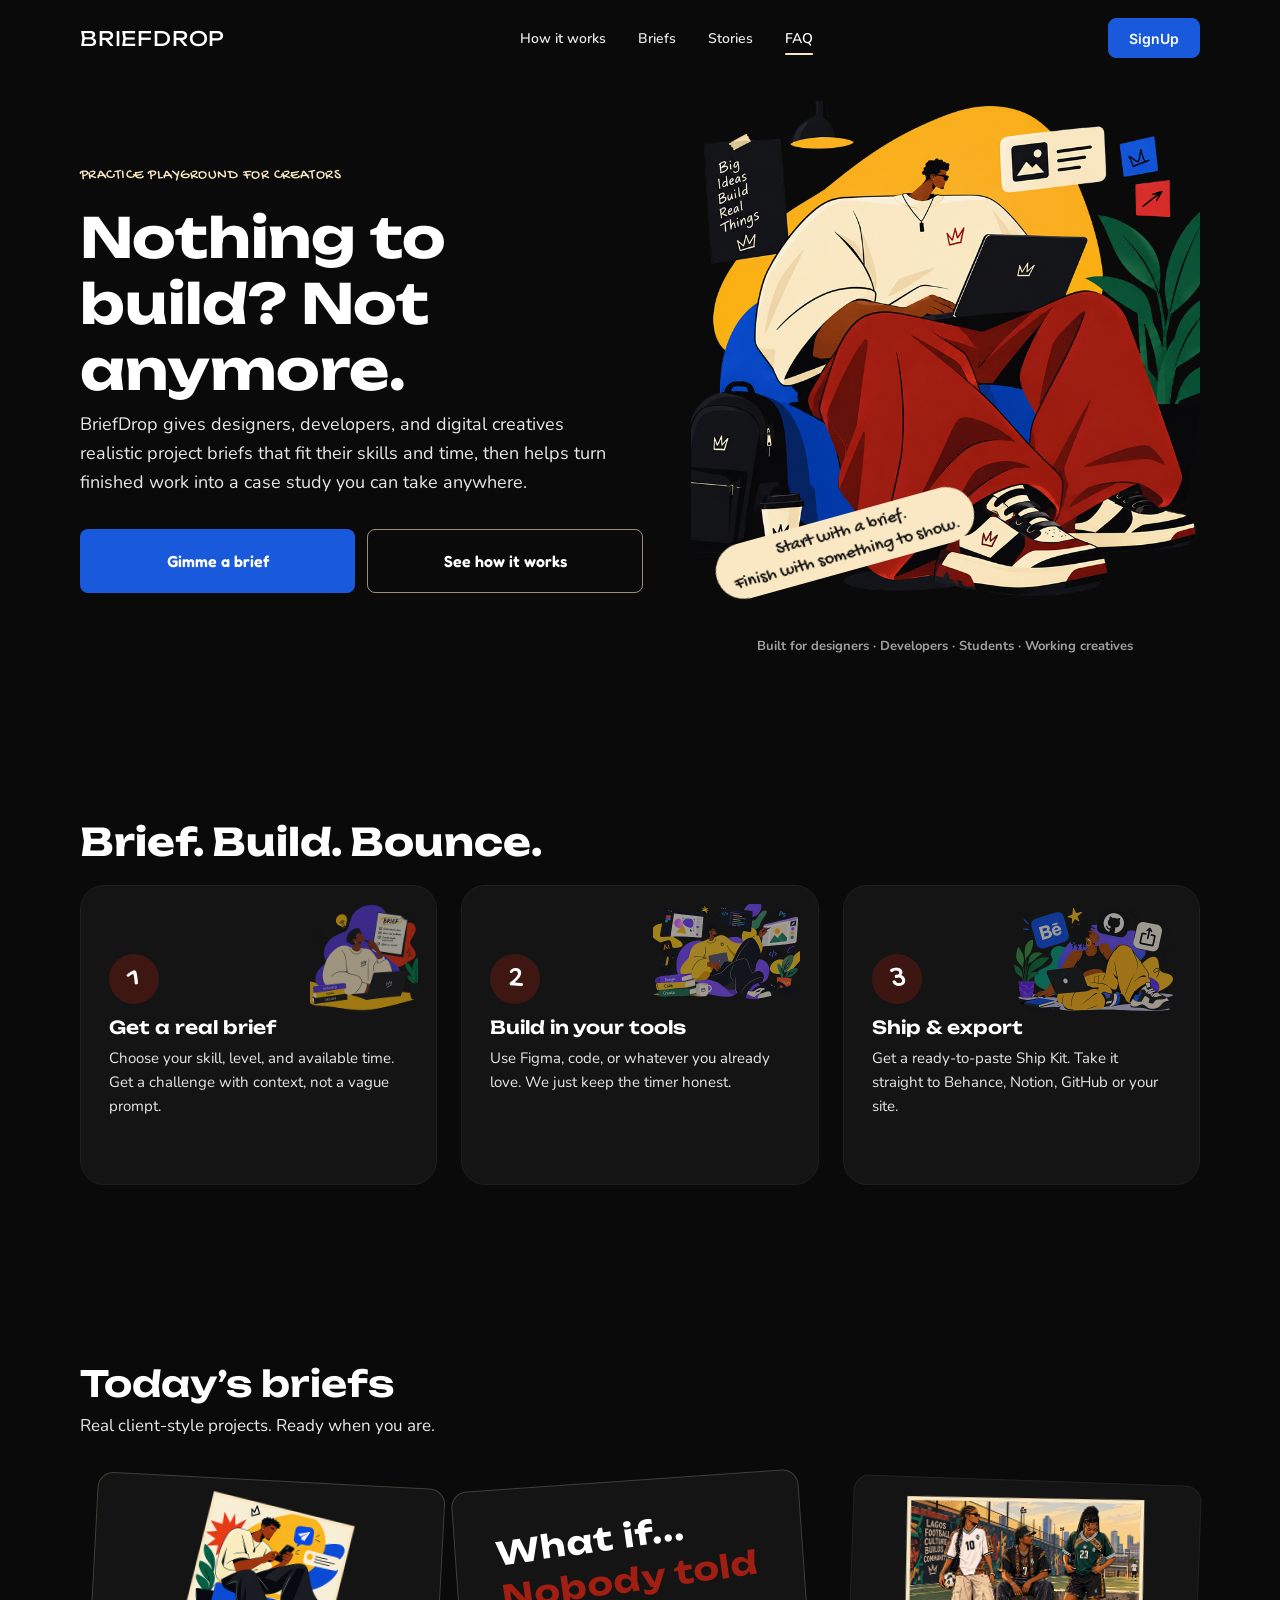
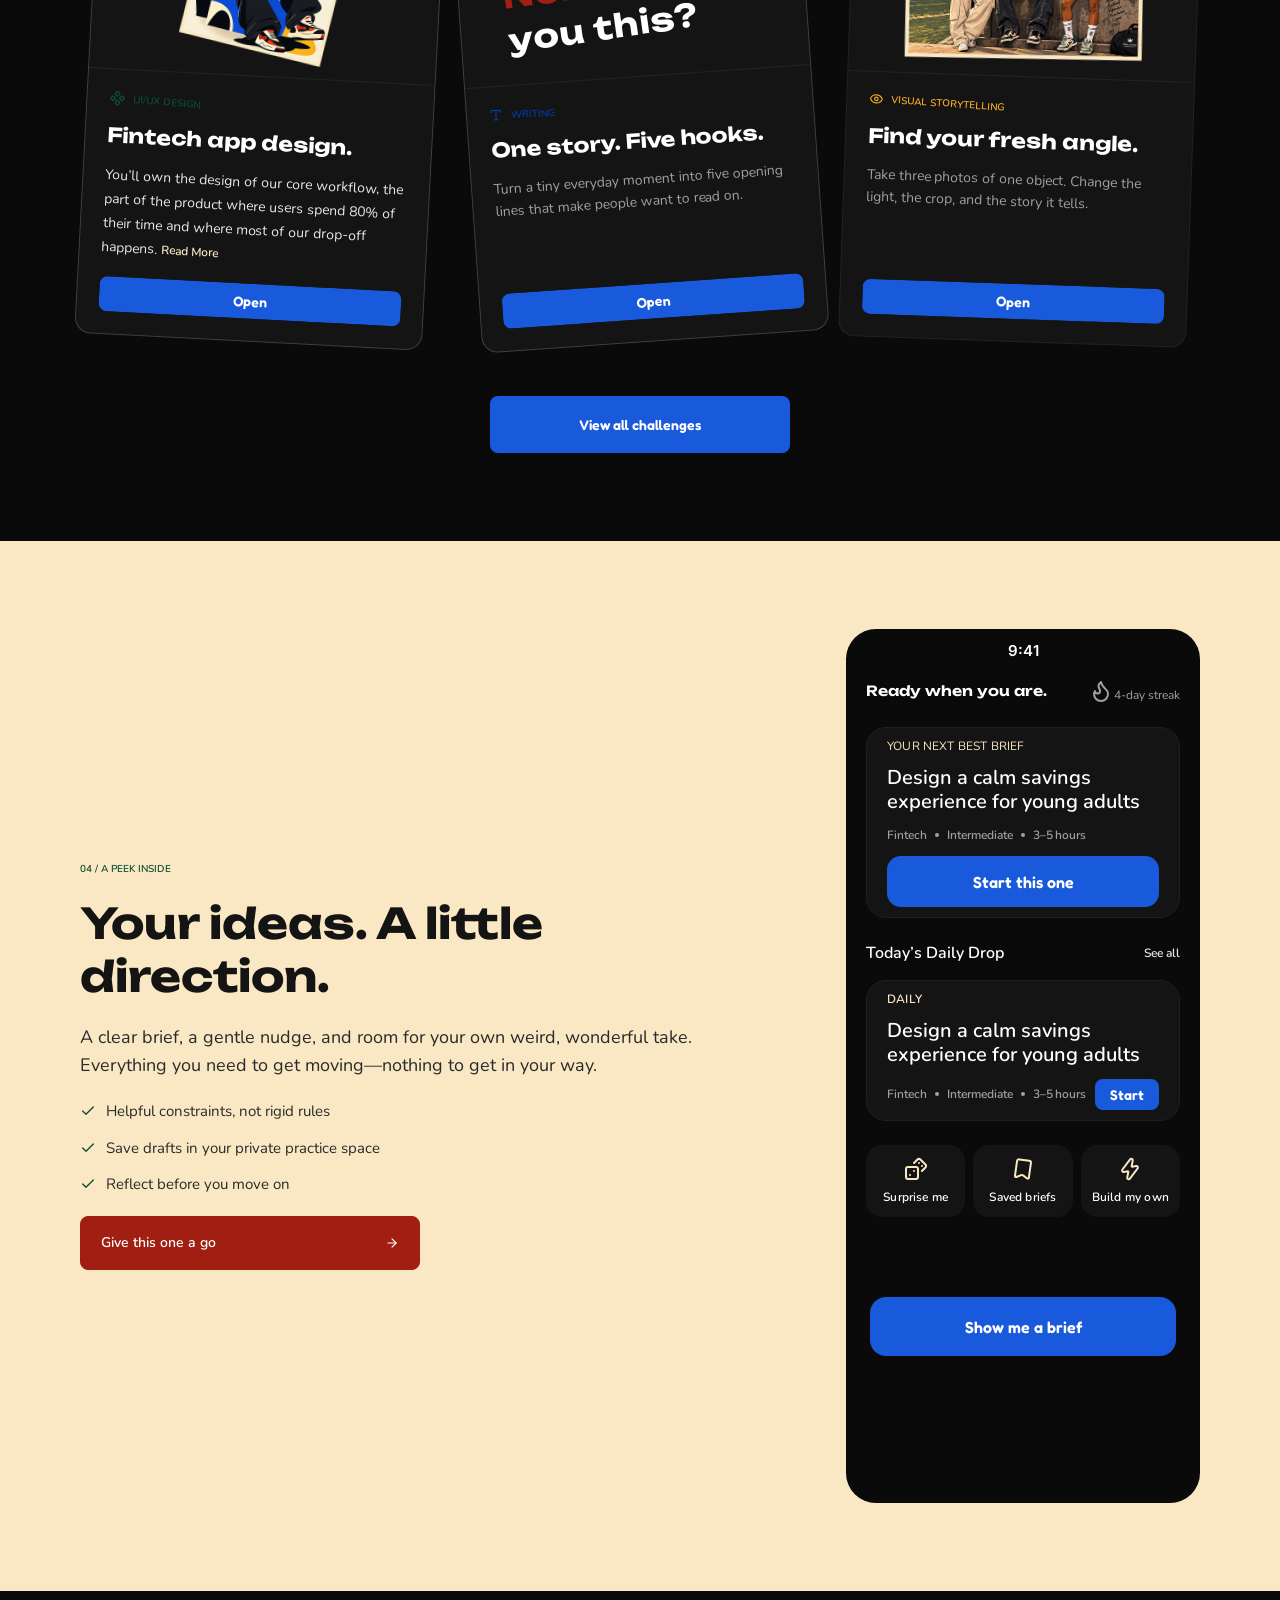
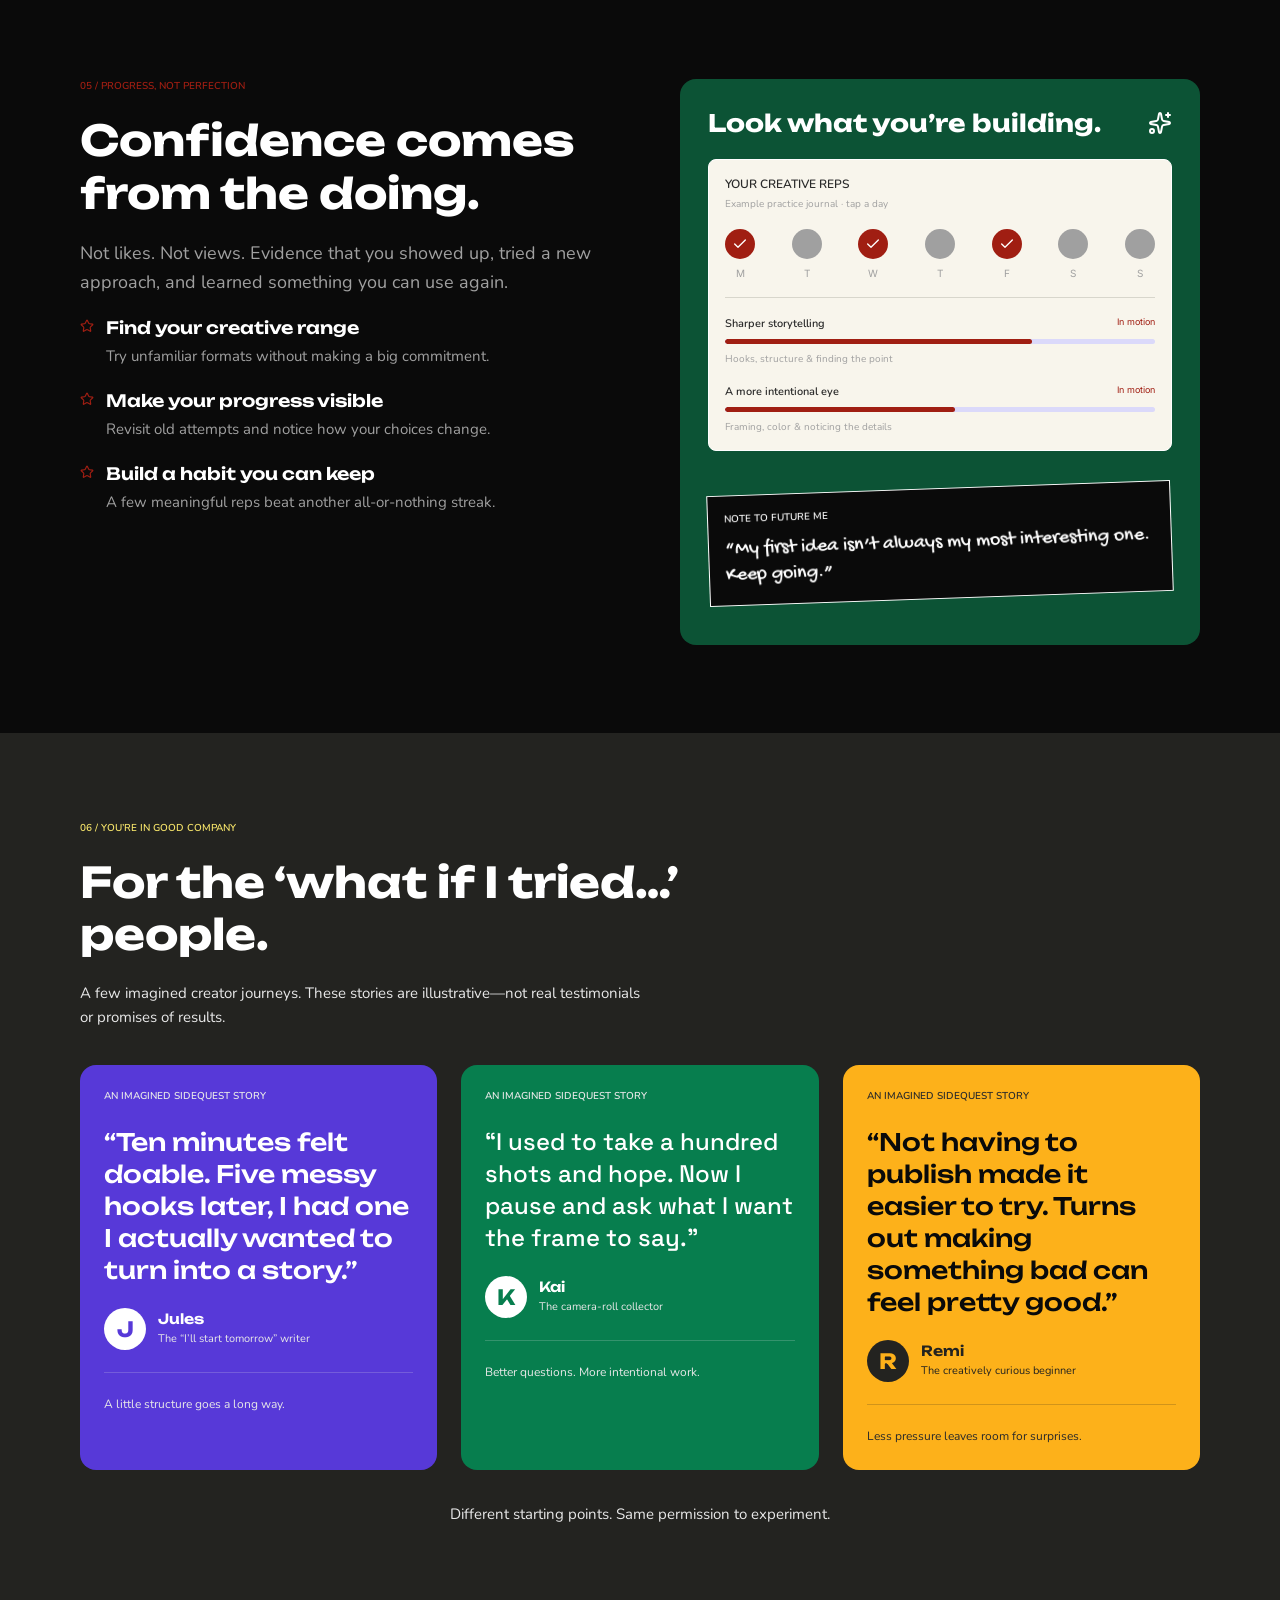
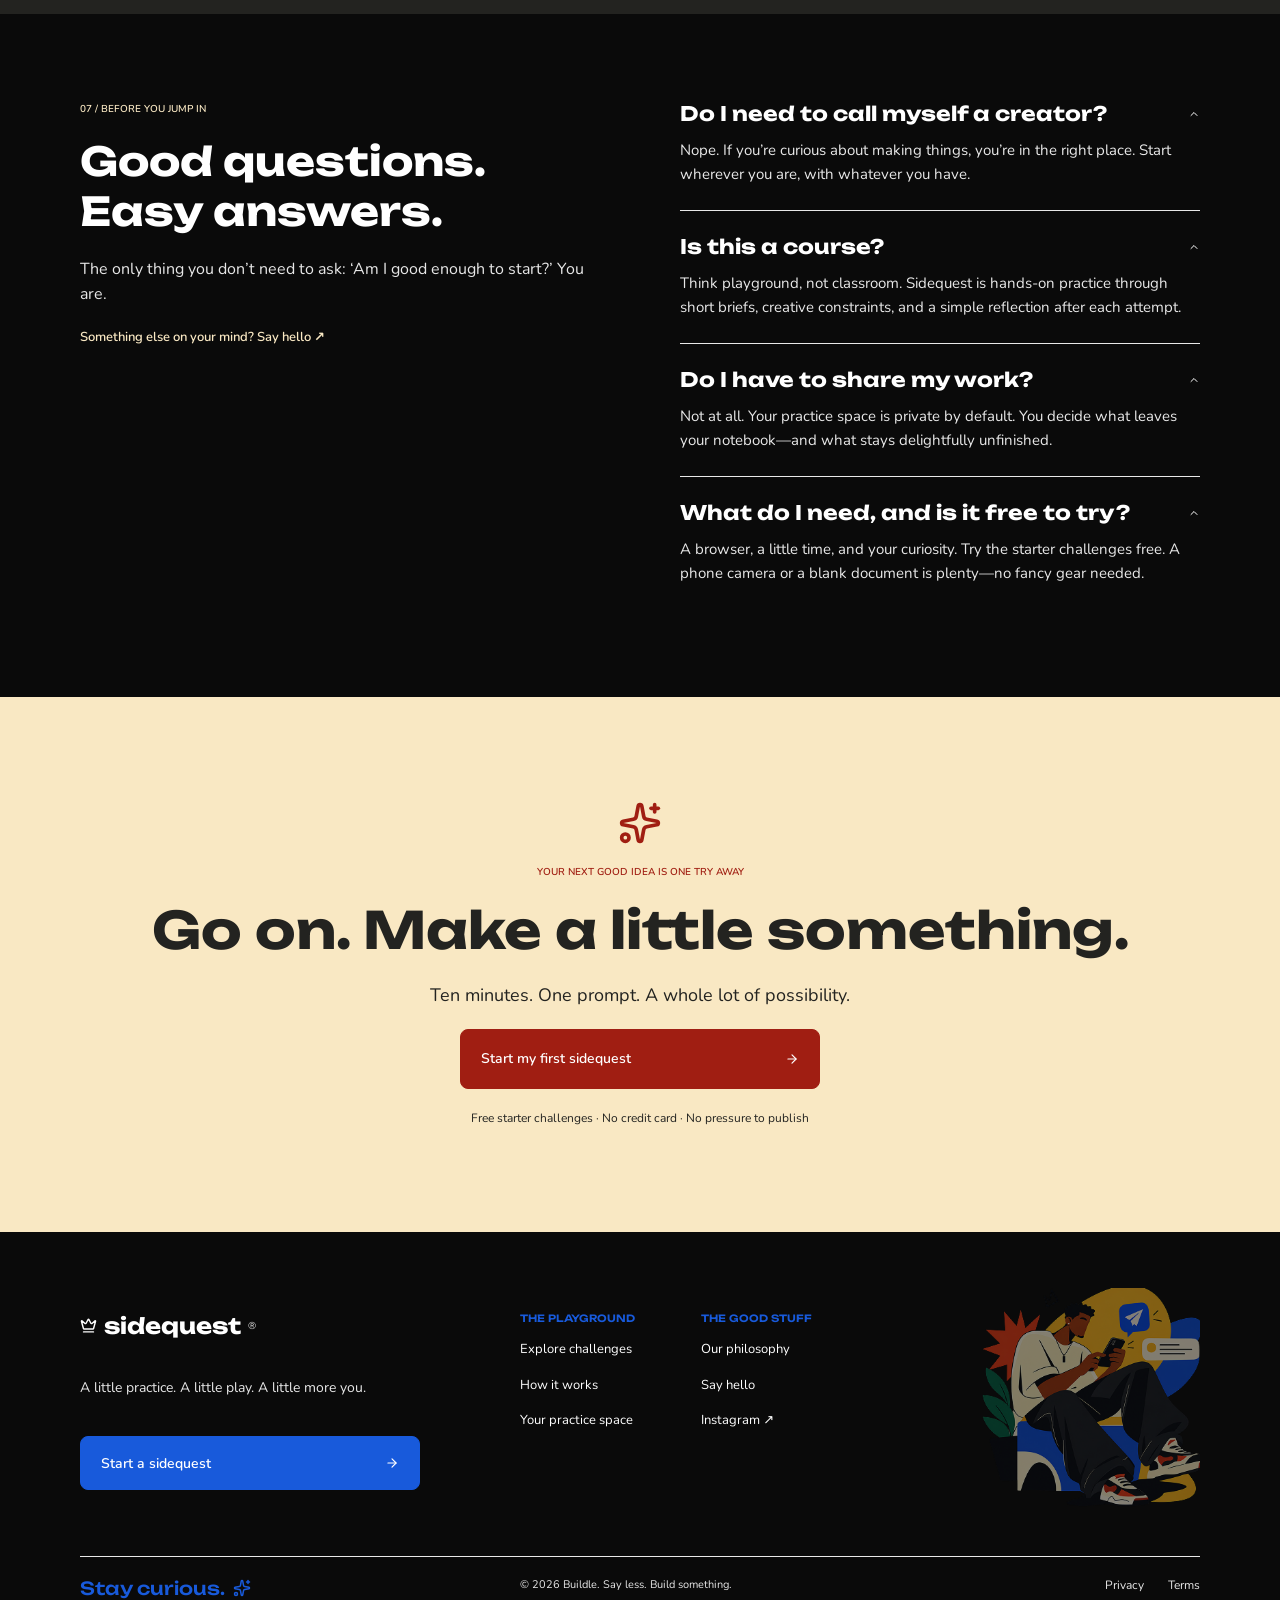
==== index.html @ 30d2f40d "Initial commit" ====
<!doctype html>
<html lang="en">
<head>
  <meta charset="utf-8">
  <meta name="viewport" content="width=device-width, initial-scale=1, viewport-fit=cover">
  <meta name="theme-color" content="#0a0a0a">
  <title>BriefDrop – Nothing to build? Not anymore.</title>
  <meta name="description" content="BriefDrop gives designers, developers, and digital creatives realistic project briefs that fit their skills and time.">
  <script>document.documentElement.classList.add('js');</script>
  <link rel="preload" href="assets/fonts/unbounded-latin-wght-normal.woff2" as="font" type="font/woff2" crossorigin>
  <link rel="preload" href="assets/fonts/nunito-latin-wght-normal.woff2" as="font" type="font/woff2" crossorigin>
  <link rel="stylesheet" href="fonts.css">
  <link rel="stylesheet" href="styles.css">
  <link rel="stylesheet" href="enhance.css">
  <script src="main.js" defer></script>
</head>
<body>

  <!-- Nav -->
  <header class="nav" id="nav">
    <div class="nav__inner">
      <a class="nav__brand" href="#top">BRIEFDROP</a>
      <nav class="nav__links" aria-label="Primary">
        <a href="#how">How it works</a>
        <a href="#briefs">Briefs</a>
        <a href="#stories">Stories</a>
        <a href="#faq">FAQ</a>
      </nav>
      <div class="nav__actions">
        <a class="nav__signup" href="#briefs">SignUp</a>
        <button class="nav__menu" id="menu-btn" type="button" aria-label="Open menu" aria-expanded="false" aria-controls="menu"><span class="icon icon--menu"></span></button>
      </div>
    </div>
    <nav class="nav__panel" id="menu" aria-label="Menu">
      <a href="#how" style="--i:0">How it works</a>
      <a href="#briefs" style="--i:1">Today’s briefs</a>
      <a href="#stories" style="--i:2">Stories</a>
      <a href="#faq" style="--i:3">FAQ</a>
      <a class="btn btn--primary" href="#briefs" style="--i:4">Gimme a brief</a>
    </nav>
    <div class="scrollbar" aria-hidden="true"><i></i></div>
  </header>

  <main id="top">

    <!-- Hero -->
    <section class="section hero">
      <div class="section__inner hero__copy">
        <div class="hero__text">
          <p class="hero__kicker">Practice playground for creators</p>
          <div class="hero__title-group">
            <h1 class="hero__title">Nothing to build? Not anymore.</h1>
            <p class="hero__lede">BriefDrop gives designers, developers, and digital creatives realistic project briefs that fit their skills and time, then helps turn finished work into a case study you can take anywhere.</p>
          </div>
        </div>
        <div class="hero__actions">
          <a class="btn btn--primary" href="#briefs">Gimme a brief</a>
          <a class="btn btn--ghost" href="#how">See how it works</a>
        </div>
      </div>
      <div class="hero__visual">
        <div class="hero__art">
          <img src="assets/hero.png" alt="A creative lounging on a beanbag with a laptop, surrounded by a plant, a backpack and a coffee cup" width="402" height="402">
          <p class="hero__sticker"><span>Start with a brief.</span><span>Finish with something to show.</span></p>
        </div>
        <p class="hero__audience">Built for designers · Developers · Students · Working creatives</p>
      </div>
    </section>

    <!-- Brief. Build. Bounce. -->
    <section class="section steps" id="how">
      <div class="section__inner">
        <h2 class="steps__title">Brief. Build. Bounce.</h2>
        <div class="steps__list">
          <div class="step step--1">
            <img class="step__art" src="assets/step-1.png" alt="" width="133" height="133">
            <div class="step__body">
              <div class="step__num">1</div>
              <div class="step__copy">
                <h3 class="step__title">Get a real brief</h3>
                <p class="step__text">Choose your skill, level, and available time. Get a challenge with context, not a vague prompt.</p>
              </div>
            </div>
          </div>
          <div class="rule"></div>
          <div class="step step--2">
            <img class="step__art" src="assets/step-2.png" alt="" width="147" height="98">
            <div class="step__body">
              <div class="step__num">2</div>
              <div class="step__copy">
                <h3 class="step__title">Build in your tools</h3>
                <p class="step__text">Use Figma, code, or whatever you already love. We just keep the timer honest.</p>
              </div>
            </div>
          </div>
          <div class="rule"></div>
          <div class="step step--3">
            <img class="step__art" src="assets/step-3.png" alt="" width="167" height="111">
            <div class="step__body">
              <div class="step__num">3</div>
              <div class="step__copy">
                <h3 class="step__title">Ship &amp; export</h3>
                <p class="step__text">Get a ready-to-paste Ship Kit. Take it straight to Behance, Notion, GitHub or your site.</p>
              </div>
            </div>
          </div>
        </div>
      </div>
    </section>

    <!-- Today's briefs -->
    <section class="section briefs" id="briefs">
      <div class="section__inner">
        <div class="briefs__head">
          <h2 class="briefs__title">Today’s briefs</h2>
          <p class="briefs__sub">Real client-style projects. Ready when you are.</p>
        </div>
        <div class="briefs__list">
          <div class="briefs__stack">

            <div class="tilt tilt--1">
              <article class="card card--fintech">
                <div class="card__art">
                  <img src="assets/card-fintech.png" alt="" width="170" height="170">
                </div>
                <div class="card__details">
                  <div class="card__top">
                    <span class="chip chip--design"><span class="icon icon--component"></span>UI/UX DESIGN</span>
                    <h3 class="card__title">Fintech app design.</h3>
                    <p class="card__text card__text--lead">You’ll own the design of our core workflow, the part of the product where users spend 80% of their time and where most of our drop-off happens. <button class="card__more" type="button" data-open-brief>Read More</button></p>
                  </div>
                  <button class="btn btn--primary btn--sm" type="button" data-open-brief>Open</button>
                </div>
              </article>
            </div>

            <div class="tilt tilt--2">
              <article class="card card--writing">
                <div class="card__art">
                  <div class="card__art-text" aria-label="What if... Nobody told you this?">
                    <span>What if...</span>
                    <span class="accent">Nobody told</span>
                    <span>you this?</span>
                  </div>
                </div>
                <div class="card__details">
                  <div class="card__top">
                    <span class="chip chip--writing"><span class="icon icon--sm icon--chip icon--type"></span>WRITING</span>
                    <h3 class="card__title">One story. Five hooks.</h3>
                    <p class="card__text">Turn a tiny everyday moment into five opening lines that make people want to read on.</p>
                  </div>
                  <button class="btn btn--primary btn--sm" type="button" data-open-brief>Open</button>
                </div>
              </article>
            </div>

            <div class="tilt tilt--3">
              <article class="card card--visual">
                <div class="card__art">
                  <img src="assets/card-visual.png" alt="" width="240" height="165">
                </div>
                <div class="card__details">
                  <div class="card__top">
                    <span class="chip chip--visual"><span class="icon icon--sm icon--chip icon--eye"></span>VISUAL STORYTELLING</span>
                    <h3 class="card__title">Find your fresh angle.</h3>
                    <p class="card__text">Take three photos of one object. Change the light, the crop, and the story it tells.</p>
                  </div>
                  <button class="btn btn--primary btn--sm" type="button" data-open-brief>Open</button>
                </div>
              </article>
            </div>

          </div>
          <a class="btn btn--primary btn--block" href="#briefs">View all challenges</a>
        </div>
      </div>
    </section>

    <!-- 04 / A peek inside -->
    <section class="section peek">
      <div class="section__inner">
        <div class="peek__copy">
        <p class="eyebrow">04 / A peek inside</p>
        <h2 class="peek__title">Your ideas. A little direction.</h2>
        <p class="peek__lede">A clear brief, a gentle nudge, and room for your own weird, wonderful take. Everything you need to get moving—nothing to get in your way.</p>
        <ul class="peek__features">
          <li class="peek__feature"><span class="icon icon--md icon--check"></span>Helpful constraints, not rigid rules</li>
          <li class="peek__feature"><span class="icon icon--md icon--check"></span>Save drafts in your private practice space</li>
          <li class="peek__feature"><span class="icon icon--md icon--check"></span>Reflect before you move on</li>
        </ul>
        <a class="cta cta--red" href="#briefs">Give this one a go <span class="icon icon--arrow"></span></a>
        </div>

        <div class="phone" role="group" aria-label="Preview of the BriefDrop app">
          <div class="phone__status" aria-hidden="true">9:41</div>
          <div class="phone__body">
            <div class="phone__greet">
              <p class="phone__greet-title">Ready when you are.</p>
              <div class="phone__streak"><span class="icon icon--flame" aria-hidden="true"></span><span><i data-count="4" style="font-style:normal">4</i>-day streak</span></div>
            </div>

            <div class="drop">
              <p class="drop__label">YOUR NEXT BEST BRIEF</p>
              <p class="drop__title">Design a calm savings experience for young adults</p>
              <div class="meta"><span>Fintech</span><i class="dot"></i><span>Intermediate</span><i class="dot"></i><span>3–5 hours</span></div>
              <a class="btn btn--primary" href="#briefs">Start this one</a>
            </div>

            <div class="daily">
              <div class="daily__head"><strong>Today’s Daily Drop</strong><span>See all</span></div>
              <div class="drop drop--daily">
                <p class="drop__label">DAILY</p>
                <p class="drop__title">Design a calm savings experience for young adults</p>
                <div class="drop__row">
                  <div class="meta"><span>Fintech</span><i class="dot"></i><span>Intermediate</span><i class="dot"></i><span>3–5 hours</span></div>
                  <a class="btn btn--primary btn--start" href="#briefs">Start </a>
                </div>
              </div>
            </div>

            <div class="tiles">
              <button class="tile" type="button" data-tile="dice"><span class="icon icon--dices"></span>Surprise me</button>
              <button class="tile tile--bookmark" type="button" data-tile="save" aria-pressed="false"><span class="icon icon--bookmark"></span>Saved briefs</button>
              <button class="tile tile--zap" type="button" data-tile="zap"><span class="icon icon--zap"></span>Build my own</button>
            </div>
          </div>
          <a class="btn btn--primary phone__cta" href="#briefs">Show me a brief</a>
        </div>
      </div>
    </section>

    <!-- 05 / Progress, not perfection -->
    <section class="section progress">
      <div class="section__inner">
        <p class="eyebrow">05 / Progress, not perfection</p>
        <h2 class="progress__title">Confidence comes from the doing.</h2>
        <p class="progress__lede">Not likes. Not views. Evidence that you showed up, tried a new approach, and learned something you can use again.</p>

        <div class="benefits">
          <div class="benefit">
            <span class="icon icon--sm icon--star"></span>
            <div class="benefit__copy">
              <h3 class="benefit__title">Find your creative range</h3>
              <p class="benefit__text">Try unfamiliar formats without making a big commitment.</p>
            </div>
          </div>
          <div class="benefit">
            <span class="icon icon--sm icon--star"></span>
            <div class="benefit__copy">
              <h3 class="benefit__title">Make your progress visible</h3>
              <p class="benefit__text">Revisit old attempts and notice how your choices change.</p>
            </div>
          </div>
          <div class="benefit">
            <span class="icon icon--sm icon--star"></span>
            <div class="benefit__copy">
              <h3 class="benefit__title">Build a habit you can keep</h3>
              <p class="benefit__text">A few meaningful reps beat another all-or-nothing streak.</p>
            </div>
          </div>
        </div>

        <div class="journal">
          <div class="journal__head">
            <h3 class="journal__title">Look what you’re building.</h3>
            <span class="icon icon--xl icon--sparkles"></span>
          </div>

          <div class="example">
            <div class="example__summary"><b>YOUR CREATIVE REPS</b><span>Example practice journal · tap a day</span></div>
            <div class="days">
              <div class="day"><button class="day__mark day__mark--on" type="button" aria-pressed="true" aria-label="Monday"><span class="icon icon--check"></span></button><span class="day__label" aria-hidden="true">M</span></div>
              <div class="day"><button class="day__mark day__mark--off" type="button" aria-pressed="false" aria-label="Tuesday"><span class="icon icon--check"></span></button><span class="day__label" aria-hidden="true">T</span></div>
              <div class="day"><button class="day__mark day__mark--on" type="button" aria-pressed="true" aria-label="Wednesday"><span class="icon icon--check"></span></button><span class="day__label" aria-hidden="true">W</span></div>
              <div class="day"><button class="day__mark day__mark--off" type="button" aria-pressed="false" aria-label="Thursday"><span class="icon icon--check"></span></button><span class="day__label" aria-hidden="true">T</span></div>
              <div class="day"><button class="day__mark day__mark--on" type="button" aria-pressed="true" aria-label="Friday"><span class="icon icon--check"></span></button><span class="day__label" aria-hidden="true">F</span></div>
              <div class="day"><button class="day__mark day__mark--off" type="button" aria-pressed="false" aria-label="Saturday"><span class="icon icon--check"></span></button><span class="day__label" aria-hidden="true">S</span></div>
              <div class="day"><button class="day__mark day__mark--off" type="button" aria-pressed="false" aria-label="Sunday"><span class="icon icon--check"></span></button><span class="day__label" aria-hidden="true">S</span></div>
            </div>
            <div class="example__rule"></div>
            <div class="skill">
              <div class="skill__row"><b>Sharper storytelling</b><span>In motion</span></div>
              <div class="meter"><i style="--w:71.4%"></i></div>
              <p class="skill__note">Hooks, structure &amp; finding the point</p>
            </div>
            <div class="skill">
              <div class="skill__row"><b>A more intentional eye</b><span>In motion</span></div>
              <div class="meter"><i style="--w:53.6%"></i></div>
              <p class="skill__note">Framing, color &amp; noticing the details</p>
            </div>
          </div>

          <div class="note-wrap">
            <div class="note">
              <p class="note__label">NOTE TO FUTURE ME</p>
              <p class="note__quote">“My first idea isn’t always my most interesting one. Keep going.”</p>
            </div>
          </div>
        </div>
      </div>
    </section>

    <!-- 06 / You're in good company -->
    <section class="section stories" id="stories">
      <div class="section__inner">
        <p class="eyebrow">06 / You’re in good company</p>
        <h2 class="stories__title">For the ‘what if I tried…’ people.</h2>
        <p class="stories__lede">A few imagined creator journeys. These stories are illustrative—not real testimonials or promises of results.</p>

        <div class="stories__list">
          <article class="story story--violet" style="--i:0">
            <p class="eyebrow">An imagined sidequest story</p>
            <p class="story__quote">“Ten minutes felt doable. Five messy hooks later, I had one I actually wanted to turn into a story.”</p>
            <div class="story__who">
              <span class="story__avatar">J</span>
              <div class="story__id"><span class="story__name">Jules</span><span class="story__role">The “I’ll start tomorrow” writer</span></div>
            </div>
            <div class="story__rule"></div>
            <p class="story__close">A little structure goes a long way.</p>
          </article>

          <article class="story story--green" style="--i:1">
            <p class="eyebrow">An imagined sidequest story</p>
            <p class="story__quote">“I used to take a hundred shots and hope. Now I pause and ask what I want the frame to say.”</p>
            <div class="story__who">
              <span class="story__avatar">K</span>
              <div class="story__id"><span class="story__name">Kai</span><span class="story__role">The camera-roll collector</span></div>
            </div>
            <div class="story__rule"></div>
            <p class="story__close">Better questions. More intentional work.</p>
          </article>

          <article class="story story--amber" style="--i:2">
            <p class="eyebrow">An imagined sidequest story</p>
            <p class="story__quote">“Not having to publish made it easier to try. Turns out making something bad can feel pretty good.”</p>
            <div class="story__who">
              <span class="story__avatar">R</span>
              <div class="story__id"><span class="story__name">Remi</span><span class="story__role">The creatively curious beginner</span></div>
            </div>
            <div class="story__rule"></div>
            <p class="story__close">Less pressure leaves room for surprises.</p>
          </article>
        </div>

        <p class="stories__foot">Different starting points. Same permission to experiment.</p>
      </div>
    </section>

    <!-- 07 / FAQ -->
    <section class="section faq" id="faq">
      <div class="section__inner">
        <p class="eyebrow">07 / Before you jump in</p>
        <h2 class="faq__title">Good questions. Easy answers.</h2>
        <p class="faq__lede">The only thing you don’t need to ask: ‘Am I good enough to start?’ You are.</p>
        <p class="faq__hello">Something else on your mind? Say hello ↗</p>

        <div class="faq__list">
          <div class="faq__item">
            <button class="faq__q" type="button" aria-expanded="true" aria-controls="faq-1"><span>Do I need to call myself a creator?</span><i class="icon icon--chevron-down"></i></button>
            <div class="faq__panel" id="faq-1"><div class="faq__clip"><p class="faq__a">Nope. If you’re curious about making things, you’re in the right place. Start wherever you are, with whatever you have.</p></div></div>
          </div>
          <div class="faq__item">
            <button class="faq__q" type="button" aria-expanded="true" aria-controls="faq-2"><span>Is this a course?</span><i class="icon icon--chevron-down"></i></button>
            <div class="faq__panel" id="faq-2"><div class="faq__clip"><p class="faq__a">Think playground, not classroom. Sidequest is hands-on practice through short briefs, creative constraints, and a simple reflection after each attempt.</p></div></div>
          </div>
          <div class="faq__item">
            <button class="faq__q" type="button" aria-expanded="true" aria-controls="faq-3"><span>Do I have to share my work?</span><i class="icon icon--chevron-down"></i></button>
            <div class="faq__panel" id="faq-3"><div class="faq__clip"><p class="faq__a">Not at all. Your practice space is private by default. You decide what leaves your notebook—and what stays delightfully unfinished.</p></div></div>
          </div>
          <div class="faq__item">
            <button class="faq__q" type="button" aria-expanded="true" aria-controls="faq-4"><span>What do I need, and is it free to try?</span><i class="icon icon--chevron-down"></i></button>
            <div class="faq__panel" id="faq-4"><div class="faq__clip"><p class="faq__a">A browser, a little time, and your curiosity. Try the starter challenges free. A phone camera or a blank document is plenty—no fancy gear needed.</p></div></div>
          </div>
        </div>
      </div>
    </section>

    <!-- Closing CTA -->
    <section class="section closing">
      <div class="section__inner closing__inner">
        <span class="icon icon--hero icon--sparkles closing__icon" style="color:var(--red)"></span>
        <p class="eyebrow">YOUR NEXT GOOD IDEA IS ONE TRY AWAY</p>
        <h2 class="closing__title">Go on. Make a little something.</h2>
        <p class="closing__lede">Ten minutes. One prompt. A whole lot of possibility.</p>
        <a class="cta cta--red" href="#briefs">Start my first sidequest <span class="icon icon--arrow"></span></a>
        <p class="closing__fine">Free starter challenges · No credit card · No pressure to publish</p>
      </div>
    </section>
  </main>

  <!-- Footer -->
  <footer class="section footer">
    <div class="footer__inner">
      <img class="footer__art" src="assets/footer-art.png" alt="" width="167" height="167">
      <div class="footer__brand"><span class="icon icon--md icon--crown" style="width:17px;height:17px"></span><b>sidequest</b><span>®</span></div>
      <p class="footer__tag">A little practice. A little play. A little more you.</p>
      <a class="cta cta--blue footer__cta" href="#briefs">Start a sidequest <span class="icon icon--arrow"></span></a>
      <nav class="footer__nav" aria-label="Footer">
        <div class="footer__group">
          <b>THE PLAYGROUND</b>
          <a href="#briefs">Explore challenges</a>
          <a href="#how">How it works</a>
          <a href="#">Your practice space</a>
        </div>
        <div class="footer__group">
          <b>THE GOOD STUFF</b>
          <a href="#">Our philosophy</a>
          <a href="#faq">Say hello</a>
          <a href="#">Instagram ↗</a>
        </div>
      </nav>
      <div class="footer__rule"></div>
      <button class="footer__close" type="button" data-burst>Stay curious. <span class="icon icon--lg icon--sparkles"></span></button>
      <p class="footer__copy">© 2026 Buildle. Say less. Build something.</p>
      <div class="footer__legal"><a href="#">Privacy</a><a href="#">Terms</a></div>
    </div>
  </footer>

  <!-- Brief details dialog -->
  <dialog class="dialog" id="brief-dialog" aria-labelledby="dialog-title">
    <button class="dialog__close" type="button" aria-label="Close">
      <svg width="18" height="18" viewBox="0 0 24 24" fill="none" stroke="currentColor" stroke-width="2.2" stroke-linecap="round" stroke-linejoin="round" aria-hidden="true"><path d="M18 6 6 18"/><path d="m6 6 12 12"/></svg>
    </button>
    <div class="dialog__art" aria-hidden="true"></div>
    <div class="dialog__body">
      <div class="dialog__chip"></div>
      <h2 class="dialog__title" id="dialog-title"></h2>
      <p class="dialog__text"></p>
      <div class="timer">
        <div>
          <span class="timer__label">We just keep the timer honest.</span>
          <span class="timer__time" role="timer" aria-live="off">00:00</span>
        </div>
        <div class="timer__btns">
          <button class="btn btn--primary" type="button" id="timer-toggle">Start timer</button>
          <button class="btn btn--ghost" type="button" id="timer-reset">Reset</button>
        </div>
      </div>
    </div>
  </dialog>

</body>
</html>
---- fonts.css ----
/* Self-hosted fonts (latin subset) – no external requests needed */
@font-face { font-family: "Unbounded"; font-style: normal; font-weight: 200 900; font-display: swap;
  src: url("assets/fonts/unbounded-latin-wght-normal.woff2") format("woff2"); }
@font-face { font-family: "Nunito"; font-style: normal; font-weight: 200 1000; font-display: swap;
  src: url("assets/fonts/nunito-latin-wght-normal.woff2") format("woff2"); }
@font-face { font-family: "Fredoka"; font-style: normal; font-weight: 300 700; font-display: swap;
  src: url("assets/fonts/fredoka-latin-wght-normal.woff2") format("woff2"); }
@font-face { font-family: "Inter"; font-style: normal; font-weight: 100 900; font-display: swap;
  src: url("assets/fonts/inter-latin-wght-normal.woff2") format("woff2"); }
@font-face { font-family: "Space Grotesk"; font-style: normal; font-weight: 300 700; font-display: swap;
  src: url("assets/fonts/space-grotesk-latin-wght-normal.woff2") format("woff2"); }
@font-face { font-family: "Gochi Hand"; font-style: normal; font-weight: 400; font-display: swap;
  src: url("assets/fonts/gochi-hand-latin-400-normal.woff2") format("woff2"); }
---- styles.css ----
/* BriefDrop landing page — implemented from Figma node 109:573 (mobile, 402px column) */

:root {
  --bg: #0a0a0a;
  --surface: #141414;
  --surface-2: #232320;
  --line: #1f1f1f;
  --text: #ffffff;
  --text-soft: #e8e8e8;
  --text-mute: #a0a0a0;
  --cream: #f9e8c3;
  --primary: #185adb;
  --red: #a01e12;
  --green-deep: #0c5335;
  --ink: #232320;
  --ink-2: #2a2a2a;

  --f-display: "Unbounded", system-ui, sans-serif;
  --f-body: "Nunito", system-ui, sans-serif;
  --f-btn: "Fredoka", "Nunito", system-ui, sans-serif;
  --f-hand: "Gochi Hand", "Comic Sans MS", cursive;
  --f-ui: "Inter", system-ui, sans-serif;
  --f-brand: "Orcish", "Unbounded", system-ui, sans-serif;
}

*, *::before, *::after { box-sizing: border-box; }

html { -webkit-text-size-adjust: 100%; }

body {
  margin: 0;
  background: var(--bg);
  color: var(--text);
  font-family: var(--f-body);
  line-height: 1.5;
}

h1, h2, h3, p, ul { margin: 0; padding: 0; }
ul { list-style: none; }
img { display: block; max-width: none; }
a { color: inherit; text-decoration: none; }
button { font: inherit; color: inherit; background: none; border: 0; padding: 0; cursor: pointer; }

/* Every section is full-bleed for its background, content sits in a 402px column */
.section { width: 100%; }
.section__inner {
  width: 100%;
  max-width: 402px;
  margin: 0 auto;
  padding: 32px 24px;
  display: flex;
  flex-direction: column;
  gap: 16px;
}

.eyebrow {
  font-family: var(--f-body);
  font-weight: 600;
  font-size: 10px;
  line-height: 1.5;
  text-transform: uppercase;
}

/* Icons that use currentColor (Lucide) are masked so they can take a text color */
.icon {
  display: block;
  flex: none;
  width: 24px;
  height: 24px;
  background: currentColor;
  -webkit-mask: var(--src) center / contain no-repeat;
  mask: var(--src) center / contain no-repeat;
}
.icon--menu { --src: url("data:image/svg+xml,%3Csvg class='lucide lucide-menu' xmlns='http://www.w3.org/2000/svg' width='24' height='24' viewBox='0 0 24 24' fill='none' stroke='currentColor' stroke-width='2' stroke-linecap='round' stroke-linejoin='round' %3E %3Cpath d='M4 5h16' /%3E %3Cpath d='M4 12h16' /%3E %3Cpath d='M4 19h16' /%3E %3C/svg%3E"); }
.icon--component { --src: url("data:image/svg+xml,%3Csvg class='lucide lucide-component' xmlns='http://www.w3.org/2000/svg' width='24' height='24' viewBox='0 0 24 24' fill='none' stroke='currentColor' stroke-width='2' stroke-linecap='round' stroke-linejoin='round' %3E %3Cpath d='M15.536 11.293a1 1 0 0 0 0 1.414l2.376 2.377a1 1 0 0 0 1.414 0l2.377-2.377a1 1 0 0 0 0-1.414l-2.377-2.377a1 1 0 0 0-1.414 0z' /%3E %3Cpath d='M2.297 11.293a1 1 0 0 0 0 1.414l2.377 2.377a1 1 0 0 0 1.414 0l2.377-2.377a1 1 0 0 0 0-1.414L6.088 8.916a1 1 0 0 0-1.414 0z' /%3E %3Cpath d='M8.916 17.912a1 1 0 0 0 0 1.415l2.377 2.376a1 1 0 0 0 1.414 0l2.377-2.376a1 1 0 0 0 0-1.415l-2.377-2.376a1 1 0 0 0-1.414 0z' /%3E %3Cpath d='M8.916 4.674a1 1 0 0 0 0 1.414l2.377 2.376a1 1 0 0 0 1.414 0l2.377-2.376a1 1 0 0 0 0-1.414l-2.377-2.377a1 1 0 0 0-1.414 0z' /%3E %3C/svg%3E"); }
.icon--flame { --src: url("data:image/svg+xml,%3Csvg class='lucide lucide-flame' xmlns='http://www.w3.org/2000/svg' width='24' height='24' viewBox='0 0 24 24' fill='none' stroke='currentColor' stroke-width='2' stroke-linecap='round' stroke-linejoin='round' %3E %3Cpath d='M12 3q1 4 4 6.5t3 5.5a1 1 0 0 1-14 0 5 5 0 0 1 1-3 1 1 0 0 0 5 0c0-2-1.5-3-1.5-5q0-2 2.5-4' /%3E %3C/svg%3E"); }
.icon--dices { --src: url("data:image/svg+xml,%3Csvg class='lucide lucide-dices' xmlns='http://www.w3.org/2000/svg' width='24' height='24' viewBox='0 0 24 24' fill='none' stroke='currentColor' stroke-width='2' stroke-linecap='round' stroke-linejoin='round' %3E %3Crect width='12' height='12' x='2' y='10' rx='2' ry='2' /%3E %3Cpath d='m17.92 14 3.5-3.5a2.24 2.24 0 0 0 0-3l-5-4.92a2.24 2.24 0 0 0-3 0L10 6' /%3E %3Cpath d='M6 18h.01' /%3E %3Cpath d='M10 14h.01' /%3E %3Cpath d='M15 6h.01' /%3E %3Cpath d='M18 9h.01' /%3E %3C/svg%3E"); }
.icon--bookmark { --src: url("data:image/svg+xml,%3Csvg class='lucide lucide-bookmark' xmlns='http://www.w3.org/2000/svg' width='24' height='24' viewBox='0 0 24 24' fill='none' stroke='currentColor' stroke-width='2' stroke-linecap='round' stroke-linejoin='round' %3E %3Cpath d='M17 3a2 2 0 0 1 2 2v15a1 1 0 0 1-1.496.868l-4.512-2.578a2 2 0 0 0-1.984 0l-4.512 2.578A1 1 0 0 1 5 20V5a2 2 0 0 1 2-2z' /%3E %3C/svg%3E"); }
.icon--zap { --src: url("data:image/svg+xml,%3Csvg class='lucide lucide-zap' xmlns='http://www.w3.org/2000/svg' width='24' height='24' viewBox='0 0 24 24' fill='none' stroke='currentColor' stroke-width='2' stroke-linecap='round' stroke-linejoin='round' %3E %3Cpath d='M15.914 4a1.5 1.5 0 00-2.474-1.561l-9 9A1.5 1.5 0 005.5 14h4.002a.5.5 0 01.471.666L8.086 20a1.5 1.5 0 002.475 1.56l9-9A1.5 1.5 0 0018.5 10h-3.997a.5.5 0 01-.472-.667z' /%3E %3C/svg%3E"); }

/* Buttons */
.btn {
  display: inline-flex;
  align-items: center;
  justify-content: center;
  border-radius: 8px;
  border: 1px solid transparent;
  padding: 19px 20px;
  font-family: var(--f-btn);
  font-weight: 600;
  font-size: 14px;
  line-height: normal;
  color: #fff;
  white-space: nowrap;
  transition: filter 0.15s ease, transform 0.15s ease;
}
.btn:hover { filter: brightness(1.1); }
.btn:active { transform: translateY(1px); }
.btn:focus-visible, .faq__q:focus-visible, .nav__menu:focus-visible {
  outline: 2px solid var(--cream);
  outline-offset: 3px;
}
.btn--primary { background: var(--primary); }
.btn--ghost { border-color: rgba(249, 232, 195, 0.6); }
.btn--block { width: 100%; }
.btn--sm { padding: 8px 20px; }

/* "Label + arrow" CTA used on cream + footer blocks */
.cta {
  display: flex;
  align-items: center;
  justify-content: space-between;
  width: 100%;
  height: 54px;
  padding: 0 20px;
  border-radius: 8px;
  border: 1px solid var(--cta-color);
  background: var(--cta-color);
  font-family: var(--f-body);
  font-weight: 600;
  font-size: 14px;
  color: #fff;
  transition: filter 0.15s ease;
}
.cta:hover { filter: brightness(1.1); }
.cta:focus-visible { outline: 2px solid var(--ink); outline-offset: 3px; }
.cta--red { --cta-color: var(--red); }
.cta--blue { --cta-color: var(--primary); }
.cta img { width: 14px; height: 14px; }

/* ---------- Nav ---------- */
.nav { padding-top: 38px; }
.nav__inner {
  max-width: 402px;
  margin: 0 auto;
  padding: 16px 24px;
  display: flex;
  align-items: center;
  justify-content: space-between;
}
.nav__brand {
  font-family: var(--f-brand);
  font-size: 20px;
  letter-spacing: 0.8px;
  line-height: normal;
  color: #fff;
}
.nav__actions { display: flex; align-items: center; gap: 16px; }
.nav__signup {
  background: var(--primary);
  border: 1px solid var(--primary);
  border-radius: 8px;
  padding: 11px 20px 10px;
  font-family: var(--f-ui);
  font-weight: 600;
  font-size: 14px;
  line-height: normal;
  color: #fff;
}
.nav__menu { color: #fff; display: grid; place-items: center; }

/* ---------- Hero ---------- */
.hero__copy { padding: 24px; gap: 24px; }
.hero__text { display: flex; flex-direction: column; gap: 20px; }
.hero__kicker {
  font-family: var(--f-hand);
  font-size: 12px;
  letter-spacing: 0.48px;
  line-height: normal;
  color: var(--cream);
  text-transform: uppercase;
}
.hero__title-group { display: flex; flex-direction: column; gap: 8px; }
.hero__title {
  font-family: var(--f-display);
  font-weight: 700;
  font-size: 32px;
  line-height: 52px;
}
.hero__lede { font-size: 16px; line-height: 24px; color: var(--text-soft); }
.hero__actions { display: flex; align-items: center; gap: 24px; }
.hero__actions .btn--primary { width: 165px; }
.hero__actions .btn--ghost { width: 160px; }

.hero__visual {
  max-width: 402px;
  margin: 0 auto;
  display: flex;
  flex-direction: column;
  align-items: center;
  gap: 24px;
}
.hero__art { position: relative; width: 402px; max-width: 100%; aspect-ratio: 1; }
.hero__art img { width: 100%; height: 100%; object-fit: cover; }
.hero__sticker {
  /* centered on the 196.7 x 89.9 rotated slot that starts at (24, 304) */
  position: absolute;
  left: 122px;
  top: 349px;
  display: flex;
  flex-direction: column;
  align-items: center;
  gap: 2px;
  padding: 4px 12px;
  border-radius: 999px;
  background: var(--cream);
  color: var(--bg);
  font-family: var(--f-hand);
  font-size: 13px;
  line-height: normal;
  white-space: nowrap;
  transform: translate(-50%, -50%) rotate(-15.43deg);
}
.hero__audience {
  font-weight: 700;
  font-size: 12px;
  line-height: 24px;
  color: var(--text-mute);
  white-space: nowrap;
  padding: 0 8px;
}

/* ---------- Brief. Build. Bounce. ---------- */
.steps__title {
  font-family: var(--f-display);
  font-weight: 700;
  font-size: 18px;
  line-height: normal;
  white-space: nowrap;
}
.steps__list { width: 354px; max-width: 100%; display: flex; flex-direction: column; gap: 24px; }
.step { position: relative; }
.step__art { position: absolute; top: 0; right: 0; pointer-events: none; } /* 60% opacity is baked into the PNGs */
.step--1 .step__art { width: 133px; height: 133px; right: 11px; }
.step--2 .step__art { width: 147px; height: 98px; right: 12px; }
.step--3 .step__art { width: 167px; height: 111px; right: 0; }
.step__body { position: relative; display: flex; flex-direction: column; gap: 12px; }
.step--1 .step__body { padding-top: 37px; }
.step--2 .step__body { padding-top: 23px; }
.step--3 .step__body { padding-top: 24px; }
.step__num {
  width: 50px;
  height: 50px;
  border-radius: 25px;
  background: rgba(160, 30, 18, 0.3);
  display: grid;
  place-items: center;
  font-family: var(--f-hand);
  font-size: 32px;
  letter-spacing: 1.28px;
  line-height: normal;
  padding: 6px 19px 6px 18px;
}
.step__copy { display: flex; flex-direction: column; gap: 8px; }
.step__title { font-family: var(--f-display); font-weight: 600; font-size: 16px; line-height: normal; }
.step__text { font-size: 14px; line-height: 24px; color: var(--text-soft); }
.rule { height: 2px; background: var(--surface); width: 100%; }

/* ---------- Today's briefs ---------- */
.briefs__head { display: flex; flex-direction: column; gap: 8px; max-width: 330px; }
.briefs__title { font-family: var(--f-display); font-weight: 600; font-size: 16px; line-height: normal; }
.briefs__sub { font-size: 14px; line-height: 24px; color: var(--text-soft); }
.briefs__list { width: 354px; max-width: 100%; display: flex; flex-direction: column; gap: 24px; }
.briefs__stack { display: flex; flex-direction: column; gap: 16px; }

.tilt { display: flex; align-items: center; justify-content: center; width: 100%; }
.tilt--1 { height: 480.438px; --r: 3deg; }
.tilt--2 { height: 430.034px; --r: -4deg; }
.tilt--3 { height: 420.773px; --r: 2deg; }

.card {
  width: 100%;
  overflow: hidden;
  border-radius: 16px;
  background: var(--surface);
  border: 1px solid rgba(249, 232, 195, 0.2);
  transform: rotate(var(--r));
}
.tilt--3 .card { border-color: var(--surface-2); }
.card__art {
  height: 196px;
  padding: 22px;
  display: flex;
  align-items: center;
  justify-content: center;
  border-bottom: 1px solid var(--surface-2);
  overflow: hidden;
}
.card__art img { object-fit: contain; }
.card--fintech .card__art img { width: 170px; height: 170px; }
.card--visual .card__art img { width: 240px; height: auto; }
.card__art-text {
  display: flex;
  flex-direction: column;
  gap: 4px;
  font-family: var(--f-display);
  font-weight: 700;
  font-size: 32px;
  letter-spacing: 1.28px;
  line-height: normal;
  white-space: nowrap;
  color: #fff;
  transform: rotate(-4deg);
}
.card__art-text .accent { color: var(--red); }

.card__details { padding: 22px; display: flex; flex-direction: column; align-items: flex-end; gap: 17px; }
.card__top { display: flex; flex-direction: column; gap: 17px; width: 100%; }
.chip {
  display: inline-flex;
  align-items: center;
  gap: 8px;
  align-self: flex-start;
  font-weight: 600;
  font-size: 10px;
  line-height: normal;
  white-space: nowrap;
  transform: rotate(2deg);
}
.chip img { width: 14px; height: 14px; }
.chip .icon { width: 16px; height: 16px; transform: rotate(-5deg); }
.chip--design { color: #0a4f34; }
.chip--writing { color: #033aa9; }
.chip--visual { color: #faae1f; }
.card__title { font-family: var(--f-display); font-weight: 700; font-size: 20px; line-height: 1.08; }
.card__text { font-size: 14px; line-height: 1.6; color: var(--text-mute); }
.card__text--lead { line-height: 24px; color: var(--text-soft); }
.card__more { font-weight: 600; font-size: 12px; color: var(--cream); }
.card__details .btn { width: 100%; }

/* ---------- A peek inside ---------- */
.peek { background: var(--cream); }
.peek .eyebrow { color: #0a4c32; }
.peek__title { font-family: var(--f-display); font-weight: 700; font-size: 26px; line-height: 38px; color: var(--surface); }
.peek__lede { font-size: 16px; line-height: 1.6; color: var(--ink-2); }
.peek__features { display: flex; flex-direction: column; gap: 14px; }
.peek__feature { display: flex; align-items: center; gap: 10px; font-size: 13px; line-height: 1.5; color: var(--ink-2); }
.peek__feature img { width: 16px; height: 16px; }

/* Phone mockup */
.phone {
  position: relative;
  width: 354px;
  max-width: 100%;
  height: 874px;
  border-radius: 30px;
  background: var(--bg);
  overflow: hidden;
  flex: none;
}
.phone__status {
  position: absolute;
  top: 14px;
  left: 0;
  right: 0;
  text-align: center;
  font-family: var(--f-ui);
  font-weight: 600;
  font-size: 15px;
  color: #fff;
  line-height: 1;
}
.phone__body {
  position: absolute;
  top: 38px;
  left: 50%;
  transform: translateX(calc(-50% + 2px));
  width: 354px;
  padding: 12px 24px 24px;
  display: flex;
  flex-direction: column;
  align-items: center;
  gap: 24px;
}
.phone__greet { width: 312px; display: flex; align-items: center; gap: 38px; }
.phone__greet-title { font-family: var(--f-display); font-weight: 600; font-size: 14px; line-height: 24px; white-space: nowrap; }
.phone__streak { display: flex; align-items: flex-end; justify-content: center; gap: 1px; color: var(--cream); }
.phone__streak span { font-size: 12px; line-height: normal; color: var(--text-mute); white-space: nowrap; }
.drop {
  width: 312px;
  display: flex;
  flex-direction: column;
  gap: 12px;
  padding: 10px 20px;
  border: 1px solid var(--line);
  border-radius: 20px;
  background: var(--surface);
}
.drop__label { font-size: 12px; letter-spacing: 0.18px; line-height: normal; color: var(--cream); white-space: nowrap; }
.drop--daily .drop__label { font-weight: 600; }
.drop__title { font-weight: 600; font-size: 20px; line-height: 24px; width: 271px; }
.meta { display: flex; align-items: center; gap: 8px; }
.meta span { font-weight: 600; font-size: 12px; line-height: 18px; letter-spacing: -0.024px; color: var(--text-mute); white-space: nowrap; }
.meta img { width: 4px; height: 4px; }
.phone .btn--primary { border-radius: 14px; width: 271px; font-size: 16px; padding: 15px 20px 14px; }
.phone .btn--start { width: auto; border-radius: 8px; font-size: 14px; padding: 6px 14px; }
.drop__row { display: flex; align-items: center; gap: 9px; width: 271px; }
.daily { width: 312px; display: flex; flex-direction: column; gap: 16px; }
.daily__head { display: flex; align-items: center; justify-content: space-between; font-weight: 600; white-space: nowrap; }
.daily__head strong { font-weight: 600; font-size: 16px; line-height: normal; }
.daily__head span { font-size: 12px; line-height: 18px; letter-spacing: -0.024px; color: var(--text-soft); }
.tiles { display: flex; align-items: center; justify-content: center; gap: 12px; }
.tile {
  display: flex;
  flex-direction: column;
  align-items: center;
  justify-content: center;
  gap: 8px;
  height: 72px;
  padding: 12px;
  border-radius: 16px;
  background: var(--surface);
  font-weight: 600;
  font-size: 12px;
  letter-spacing: 0.18px;
  line-height: normal;
  white-space: nowrap;
  color: #fff;
}
.tile:first-child { height: auto; }
.tile .icon { color: var(--cream); }
.tile--bookmark .icon { transform: rotate(8deg); }
.tile--zap .icon { transform: rotate(-8deg); }
.phone__cta {
  position: absolute;
  top: 668px;
  left: 50%;
  transform: translateX(-50%);
  width: 306px;
  border-radius: 16px;
  font-size: 16px;
  padding: 19px 20px 18px;
}

/* ---------- Progress ---------- */
.progress .eyebrow { color: var(--red); }
.progress__title { font-family: var(--f-display); font-weight: 700; font-size: 26px; line-height: 38px; }
.progress__lede { font-size: 16px; line-height: 1.6; color: var(--text-mute); }
.benefits { display: flex; flex-direction: column; gap: 22px; }
.benefit { display: flex; align-items: flex-start; gap: 12px; }
.benefit img { width: 14px; height: 14px; margin-top: 2px; }
.benefit__copy { display: flex; flex-direction: column; gap: 6px; flex: 1; min-width: 0; }
.benefit__title { font-family: var(--f-display); font-weight: 600; font-size: 15px; line-height: normal; }
.benefit__text { font-size: 14px; line-height: 1.6; color: var(--text-mute); }

.journal { display: flex; flex-direction: column; gap: 20px; padding: 20px; border-radius: 16px; background: var(--green-deep); }
.journal__head { display: flex; align-items: center; gap: 12px; }
.journal__title { font-family: var(--f-display); font-weight: 700; font-size: 20px; line-height: 32px; width: 258px; }
.journal__head img { width: 24px; height: 24px; }
.example { display: flex; flex-direction: column; gap: 18px; padding: 16px; border: 1px solid #fff; border-radius: 8px; background: #f8f5ec; }
.example__summary { display: flex; flex-direction: column; gap: 5px; line-height: normal; white-space: nowrap; }
.example__summary b { font-weight: 600; font-size: 12px; color: var(--ink-2); }
.example__summary span { font-size: 10px; color: var(--text-mute); }
.days { display: flex; align-items: flex-start; justify-content: space-between; }
.day { display: flex; flex-direction: column; align-items: center; gap: 8px; }
.day__mark { width: 30px; height: 30px; border-radius: 100px; display: grid; place-items: center; }
.day__mark--off { background: var(--text-mute); font-family: var(--f-ui); font-size: 16px; color: var(--text-mute); line-height: normal; }
.day__mark img { width: 30px; height: 30px; }
.day__label { font-family: var(--f-ui); font-size: 10px; line-height: normal; color: var(--text-mute); }
.example__rule { height: 1px; background: #d8d6cc; width: 100%; }
.skill { display: flex; flex-direction: column; gap: 8px; }
.skill__row { display: flex; align-items: flex-start; justify-content: space-between; white-space: nowrap; line-height: normal; }
.skill__row b { font-weight: 600; font-size: 11px; color: var(--ink-2); }
.skill__row span { font-family: var(--f-ui); font-size: 9px; color: var(--red); }
.meter { height: 5px; border-radius: 100px; background: #dbd9fa; overflow: hidden; }
.meter i { display: block; height: 5px; border-radius: 100px; background: var(--red); width: var(--w); }
.skill__note { font-size: 10px; line-height: normal; color: var(--text-mute); }
.note-wrap { display: flex; align-items: center; justify-content: center; height: 145.876px; }
.note {
  width: 100%;
  display: flex;
  flex-direction: column;
  gap: 10px;
  padding: 16px;
  border: 1px solid #fff;
  background: var(--bg);
  transform: rotate(-2deg);
}
.note__label { font-weight: 600; font-size: 10px; line-height: 1.5; text-transform: uppercase; }
.note__quote { font-family: var(--f-hand); font-size: 20px; line-height: 1.3; }

/* ---------- Stories ---------- */
.stories { background: var(--surface-2); }
.stories .eyebrow { color: #f7e56a; }
.stories__title { font-family: var(--f-display); font-weight: 700; font-size: 30px; line-height: 40px; }
.stories__lede { font-size: 13px; line-height: 1.6; color: var(--text-soft); }
.stories__list { display: flex; flex-direction: column; gap: 18px; }
.story {
  --fg: #fff;
  --soft: var(--text-soft);
  --avatar-bg: #fff;
  --avatar-fg: var(--bg-card);
  display: flex;
  flex-direction: column;
  gap: 22px;
  padding: 24px;
  border-radius: 16px;
  background: var(--bg-card);
}
.story--violet { --bg-card: #5739d8; }
.story--green { --bg-card: #077e4e; }
.story--amber { --bg-card: #fdb11a; --fg: #0a0a0a; --soft: var(--ink-2); --avatar-bg: var(--surface-2); --avatar-fg: #fdb11a; }
.story .eyebrow { color: var(--text-soft); }
.story--amber .eyebrow { color: var(--ink-2); }
.story__quote { font-weight: 500; font-size: 24px; line-height: 32px; color: var(--fg); font-family: var(--f-display); }
.story--green .story__quote { font-family: "Space Grotesk", var(--f-display); }
.story__who { display: flex; align-items: center; gap: 12px; }
.story__avatar {
  width: 42px;
  height: 42px;
  border-radius: 100px;
  background: var(--avatar-bg);
  color: var(--avatar-fg);
  display: grid;
  place-items: center;
  font-family: var(--f-display);
  font-weight: 700;
  font-size: 21px;
  line-height: normal;
  flex: none;
}
.story__id { display: flex; flex-direction: column; gap: 4px; min-width: 0; }
.story__name { font-family: var(--f-display); font-weight: 600; font-size: 14px; line-height: normal; color: var(--fg); }
.story--amber .story__name { color: var(--ink); }
.story__role { font-size: 11px; line-height: 1.5; color: var(--text-soft); }
.story--amber .story__role { color: var(--ink); }
.story__rule { height: 1px; width: 100%; background: var(--text-soft); opacity: 0.2; }
.story--amber .story__rule { background: var(--ink); }
.story__close { font-size: 12px; line-height: 1.6; color: var(--text-soft); }
.story--amber .story__close { color: var(--ink-2); }
.stories__foot { text-align: center; font-size: 13px; line-height: 1.6; color: var(--text-soft); }

/* ---------- FAQ ---------- */
.faq .eyebrow { color: var(--cream); }
.faq__title { font-family: var(--f-display); font-weight: 700; font-size: 30px; line-height: 42px; }
.faq__lede { font-size: 16px; line-height: 1.6; color: var(--text-soft); }
.faq__hello { font-weight: 600; font-size: 13px; line-height: 1.5; color: var(--cream); }
.faq__list { display: flex; flex-direction: column; }
.faq__item { border-top: 1px solid var(--text-soft); padding: 24px 0; display: flex; flex-direction: column; gap: 12px; }
.faq__q { display: flex; align-items: flex-start; gap: 16px; width: 100%; text-align: left; }
.faq__q span { flex: 1; min-width: 0; font-family: var(--f-display); font-weight: 700; font-size: 18px; line-height: 24px; color: #fff; }
.faq__q img { width: 12px; height: 12px; margin-top: 6px; transition: transform 0.2s ease; }
.faq__q[aria-expanded="false"] img { transform: rotate(-90deg); }
.faq__a { font-size: 15px; line-height: 1.6; color: var(--text-soft); }

/* ---------- Closing CTA ---------- */
.closing { background: var(--cream); }
.closing__inner { align-items: center; text-align: center; }
.closing__icon { width: 44px; height: 44px; }
.closing .eyebrow { color: var(--red); text-align: center; }
.closing__title { font-family: var(--f-display); font-weight: 700; font-size: 32px; line-height: 44px; color: var(--ink); }
.closing__lede { font-size: 16px; line-height: 1.5; color: var(--ink); }
.closing__fine { font-size: 12px; line-height: 1.6; color: var(--ink); }

/* ---------- Footer ---------- */
.footer__inner { position: relative; max-width: 402px; height: 543px; margin: 0 auto; overflow: hidden; }
.footer__art { position: absolute; left: 241px; top: 376px; width: 167px; height: 167px; object-fit: cover; }
.footer__brand { position: absolute; left: 24px; top: 40px; display: flex; align-items: center; gap: 7px; }
.footer__brand img { width: 17px; height: 17px; }
.footer__brand b { font-family: var(--f-display); font-weight: 700; font-size: 22px; line-height: normal; }
.footer__brand span { font-size: 10px; line-height: normal; color: var(--text-soft); }
.footer__tag { position: absolute; left: 24px; right: 24px; top: 95px; font-size: 14px; line-height: 1.6; color: var(--text-soft); }
.footer__cta { position: absolute; left: 24px; right: 24px; top: 145px; width: auto; }
.footer__nav { position: absolute; left: 24px; right: 24px; top: 227px; height: 120px; display: flex; gap: 18px; }
.footer__group { flex: 1; min-width: 0; display: flex; flex-direction: column; gap: 16px; }
.footer__group b { font-family: var(--f-display); font-weight: 600; font-size: 10px; line-height: normal; color: var(--primary); white-space: nowrap; }
.footer__group a { font-size: 13px; line-height: 1.5; color: #fff; }
.footer__group a:hover, .footer__legal a:hover { text-decoration: underline; }
.footer__rule { position: absolute; left: 24px; right: 24px; top: 375px; height: 1px; background: var(--text-soft); }
.footer__close { position: absolute; left: 24px; top: 404px; display: flex; align-items: center; gap: 8px; font-family: var(--f-display); font-weight: 500; font-size: 18px; line-height: normal; color: var(--primary); white-space: nowrap; }
.footer__close img { width: 18px; height: 18px; }
.footer__copy { position: absolute; left: 24px; top: 454px; font-size: 11px; line-height: 1.5; color: var(--text-soft); white-space: nowrap; }
.footer__legal { position: absolute; left: 24px; top: 499px; display: flex; gap: 24px; font-size: 12px; line-height: normal; color: var(--text-soft); white-space: nowrap; }

@media (prefers-reduced-motion: reduce) {
  * { transition: none !important; }
}

/* Stand-in Lucide glyphs for Figma "Symbol" layers that could not be downloaded */
.icon--sm { width: 14px; height: 14px; }
.icon--md { width: 16px; height: 16px; }
.icon--lg { width: 18px; height: 18px; }
.icon--xl { width: 24px; height: 24px; }
.icon--hero { width: 44px; height: 44px; }
.faq__q .icon { margin-top: 6px; width: 12px; height: 12px; transition: transform 0.2s ease; }
.faq__q[aria-expanded="true"] .icon { transform: rotate(180deg); }
.faq__q[aria-expanded="false"] .icon { transform: none; }
.faq__a[hidden] { display: none; }
.cta .icon { width: 14px; height: 14px; }
.peek__feature .icon { color: #0a4c32; }
.benefit .icon { color: var(--red); margin-top: 2px; }
.dot { width: 4px; height: 4px; border-radius: 50%; background: var(--text-mute); flex: none; }
.day__mark--on { background: var(--red); color: #fff; }
.day__mark--on .icon { width: 16px; height: 16px; }
.chip .icon--chip { width: 14px; height: 14px; transform: none; }

/* Icon glyph sources not declared above */
.icon--check { --src: url("data:image/svg+xml,%3Csvg class='lucide lucide-check' xmlns='http://www.w3.org/2000/svg' width='24' height='24' viewBox='0 0 24 24' fill='none' stroke='currentColor' stroke-width='2' stroke-linecap='round' stroke-linejoin='round' %3E %3Cpath d='M20 6 9 17l-5-5' /%3E %3C/svg%3E"); }
.icon--arrow { --src: url("data:image/svg+xml,%3Csvg class='lucide lucide-arrow-right' xmlns='http://www.w3.org/2000/svg' width='24' height='24' viewBox='0 0 24 24' fill='none' stroke='currentColor' stroke-width='2' stroke-linecap='round' stroke-linejoin='round' %3E %3Cpath d='M5 12h14' /%3E %3Cpath d='m12 5 7 7-7 7' /%3E %3C/svg%3E"); }
.icon--chevron-down { --src: url("data:image/svg+xml,%3Csvg class='lucide lucide-chevron-down' xmlns='http://www.w3.org/2000/svg' width='24' height='24' viewBox='0 0 24 24' fill='none' stroke='currentColor' stroke-width='2' stroke-linecap='round' stroke-linejoin='round' %3E %3Cpath d='m6 9 6 6 6-6' /%3E %3C/svg%3E"); }
.icon--crown { --src: url("data:image/svg+xml,%3Csvg class='lucide lucide-crown' xmlns='http://www.w3.org/2000/svg' width='24' height='24' viewBox='0 0 24 24' fill='none' stroke='currentColor' stroke-width='2' stroke-linecap='round' stroke-linejoin='round' %3E %3Cpath d='M11.562 3.266a.5.5 0 0 1 .876 0L15.39 8.87a1 1 0 0 0 1.516.294L21.183 5.5a.5.5 0 0 1 .798.519l-2.834 10.246a1 1 0 0 1-.956.734H5.81a1 1 0 0 1-.957-.734L2.02 6.02a.5.5 0 0 1 .798-.519l4.276 3.664a1 1 0 0 0 1.516-.294z' /%3E %3Cpath d='M5 21h14' /%3E %3C/svg%3E"); }
.icon--sparkles { --src: url("data:image/svg+xml,%3Csvg class='lucide lucide-sparkles' xmlns='http://www.w3.org/2000/svg' width='24' height='24' viewBox='0 0 24 24' fill='none' stroke='currentColor' stroke-width='2' stroke-linecap='round' stroke-linejoin='round' %3E %3Cpath d='M11.017 2.814a1 1 0 0 1 1.966 0l1.051 5.558a2 2 0 0 0 1.594 1.594l5.558 1.051a1 1 0 0 1 0 1.966l-5.558 1.051a2 2 0 0 0-1.594 1.594l-1.051 5.558a1 1 0 0 1-1.966 0l-1.051-5.558a2 2 0 0 0-1.594-1.594l-5.558-1.051a1 1 0 0 1 0-1.966l5.558-1.051a2 2 0 0 0 1.594-1.594z' /%3E %3Cpath d='M20 2v4' /%3E %3Cpath d='M22 4h-4' /%3E %3Ccircle cx='4' cy='20' r='2' /%3E %3C/svg%3E"); }
.icon--star { --src: url("data:image/svg+xml,%3Csvg class='lucide lucide-star' xmlns='http://www.w3.org/2000/svg' width='24' height='24' viewBox='0 0 24 24' fill='none' stroke='currentColor' stroke-width='2' stroke-linecap='round' stroke-linejoin='round' %3E %3Cpath d='M11.525 2.295a.53.53 0 0 1 .95 0l2.31 4.679a2.123 2.123 0 0 0 1.595 1.16l5.166.756a.53.53 0 0 1 .294.904l-3.736 3.638a2.123 2.123 0 0 0-.611 1.878l.882 5.14a.53.53 0 0 1-.771.56l-4.618-2.428a2.122 2.122 0 0 0-1.973 0L6.396 21.01a.53.53 0 0 1-.77-.56l.881-5.139a2.122 2.122 0 0 0-.611-1.879L2.16 9.795a.53.53 0 0 1 .294-.906l5.165-.755a2.122 2.122 0 0 0 1.597-1.16z' /%3E %3C/svg%3E"); }
.icon--type { --src: url("data:image/svg+xml,%3Csvg class='lucide lucide-type' xmlns='http://www.w3.org/2000/svg' width='24' height='24' viewBox='0 0 24 24' fill='none' stroke='currentColor' stroke-width='2' stroke-linecap='round' stroke-linejoin='round' %3E %3Cpath d='M12 4v16' /%3E %3Cpath d='M4 7V5a1 1 0 0 1 1-1h14a1 1 0 0 1 1 1v2' /%3E %3Cpath d='M9 20h6' /%3E %3C/svg%3E"); }
.icon--eye { --src: url("data:image/svg+xml,%3Csvg class='lucide lucide-eye' xmlns='http://www.w3.org/2000/svg' width='24' height='24' viewBox='0 0 24 24' fill='none' stroke='currentColor' stroke-width='2' stroke-linecap='round' stroke-linejoin='round' %3E %3Cpath d='M2.062 12.348a1 1 0 0 1 0-.696 10.75 10.75 0 0 1 19.876 0 1 1 0 0 1 0 .696 10.75 10.75 0 0 1-19.876 0' /%3E %3Ccircle cx='12' cy='12' r='3' /%3E %3C/svg%3E"); }
.chip--writing .icon, .chip--visual .icon { background: currentColor; }
.faq__q .icon { color: #fff; }
.progress .benefit .icon { color: var(--red); }
.footer__brand .icon { color: #fff; }
.footer__close .icon { color: var(--primary); }
.cta .icon { margin-left: 8px; }
.phone__streak .icon { width: 24px; height: 24px; }
.phone .btn { display: flex; }
.phone .btn--start { display: inline-flex; }
---- enhance.css ----
/* =====================================================================
   BriefDrop – responsive layout + interactions
   Loaded after styles.css (the 402px mobile design from Figma).
   Breakpoints:  base < 640  ·  tablet 640–899  ·  desktop ≥ 900  ·  wide ≥ 1280
   ===================================================================== */

html { scroll-behavior: smooth; scroll-padding-top: 60px; }
body { overflow-x: clip; -webkit-tap-highlight-color: transparent; }

/* ---------------------------------------------------------------------
   1. Fluid hardening – make the fixed-width Figma pieces shrink to any
      phone width (320px and up) instead of clipping.
   --------------------------------------------------------------------- */
.hero__actions { flex-wrap: wrap; gap: 12px; }
.hero__actions .btn--primary,
.hero__actions .btn--ghost { width: auto; flex: 1 1 150px; }
.hero__art { width: 100%; }
.hero__sticker { left: 30.35%; top: 86.8%; font-size: clamp(11px, 3.2vw, 13px); }
.hero__audience { white-space: normal; text-align: center; max-width: 340px; }

.steps__list, .briefs__list { width: 100%; }
.tilt, .tilt--1, .tilt--2, .tilt--3 { height: auto; padding: 14px 0; }
.card__art-text { font-size: clamp(24px, 8.2vw, 32px); }

.phone { width: min(354px, 100%); margin-inline: auto; }
.phone__body { width: 100%; padding: 12px 20px 24px; transform: translateX(-50%); }
.phone__greet, .drop, .daily, .tiles { width: 100%; }
.phone__greet { gap: 12px; justify-content: space-between; }
.drop__title { width: auto; }
.drop__row { width: 100%; justify-content: space-between; gap: 8px; }
.drop__row .meta { flex: 1; min-width: 0; flex-wrap: wrap; row-gap: 2px; }
.phone .btn--primary { width: 100%; }
.phone .btn--start { width: auto; flex: none; }
.phone .phone__cta { width: calc(100% - 48px); border-radius: 16px; padding: 19px 20px 18px; }
.tiles { gap: 8px; }
.tile { flex: 1 1 0; min-width: 0; padding: 12px 6px; }

.journal__title { width: auto; flex: 1; }
.footer__art { left: auto; right: -6px; }

.peek__copy { display: flex; flex-direction: column; gap: 16px; min-width: 0; }

/* ---------------------------------------------------------------------
   2. Sticky nav, scroll progress, mobile menu
   --------------------------------------------------------------------- */
.nav {
  position: sticky; top: 0; z-index: 60; padding-top: 0;
  border-bottom: 1px solid transparent;
  transition: background-color .3s, border-color .3s, backdrop-filter .3s;
}
.nav.is-stuck, .nav.menu-open {
  background: rgba(10, 10, 10, .82);
  -webkit-backdrop-filter: blur(14px) saturate(1.4);
  backdrop-filter: blur(14px) saturate(1.4);
  border-bottom-color: rgba(249, 232, 195, .12);
}
.nav__inner { transition: padding .3s; }
.nav.is-stuck .nav__inner { padding-block: 10px; }
.nav__brand { transition: letter-spacing .3s, color .3s; }
.nav__brand:hover { letter-spacing: 2px; color: var(--cream); }

.nav__links { display: none; }
.nav__links a {
  position: relative; padding: 6px 0;
  font-weight: 600; font-size: 14px; color: var(--text-soft);
  transition: color .2s;
}
.nav__links a::after {
  content: ""; position: absolute; left: 0; right: 0; bottom: 0; height: 2px; border-radius: 2px;
  background: var(--cream); transform: scaleX(0); transform-origin: left; transition: transform .3s cubic-bezier(.2,.8,.2,1);
}
.nav__links a:hover, .nav__links a.is-active { color: #fff; }
.nav__links a:hover::after, .nav__links a.is-active::after { transform: scaleX(1); }

.nav__signup { transition: transform .2s, box-shadow .2s, filter .2s; }
.nav__signup:hover { transform: translateY(-2px); box-shadow: 0 8px 24px -6px rgba(24, 90, 219, .7); filter: brightness(1.1); }

.nav__menu .icon { transition: transform .35s cubic-bezier(.2,.8,.2,1); }
.nav__menu[aria-expanded="true"] .icon { transform: rotate(90deg); }
.nav__menu[aria-expanded="true"] .icon--menu {
  --src: url("data:image/svg+xml,%3Csvg xmlns='http://www.w3.org/2000/svg' width='24' height='24' viewBox='0 0 24 24' fill='none' stroke='currentColor' stroke-width='2' stroke-linecap='round' stroke-linejoin='round'%3E%3Cpath d='M18 6 6 18'/%3E%3Cpath d='m6 6 12 12'/%3E%3C/svg%3E");
}

.scrollbar { position: absolute; left: 0; right: 0; bottom: -1px; height: 2px; pointer-events: none; }
.scrollbar i {
  display: block; height: 100%;
  background: linear-gradient(90deg, var(--primary), var(--cream));
  transform-origin: left; transform: scaleX(var(--p, 0));
}

.nav__panel {
  position: absolute; left: 0; right: 0; top: 100%;
  display: flex; flex-direction: column; padding: 4px 24px 24px;
  background: rgba(10, 10, 10, .985);
  border-bottom: 1px solid rgba(249, 232, 195, .12);
  visibility: hidden; opacity: 0; transform: translateY(-8px);
  transition: opacity .25s, transform .25s, visibility 0s .25s;
}
.nav.menu-open .nav__panel { visibility: visible; opacity: 1; transform: none; transition-delay: 0s; }
.nav__panel a {
  display: flex; align-items: center; justify-content: space-between;
  padding: 16px 0; border-bottom: 1px solid var(--line);
  font-family: var(--f-display); font-weight: 600; font-size: 20px; color: #fff;
  opacity: 0; transform: translateX(-14px);
  transition: opacity .35s, transform .35s, color .2s;
}
.nav__panel a::after { content: "→"; color: var(--cream); transition: transform .2s; }
.nav__panel a:hover { color: var(--cream); }
.nav__panel a:hover::after { transform: translateX(4px); }
.nav.menu-open .nav__panel a { opacity: 1; transform: none; transition-delay: calc(var(--i, 0) * 55ms + 80ms); }
.nav__panel .btn { margin-top: 20px; width: 100%; border-bottom: 0; font-family: var(--f-btn); font-size: 16px; }
.nav__panel .btn::after { content: none; }

/* ---------------------------------------------------------------------
   3. Scroll reveal + hero intro
   --------------------------------------------------------------------- */
.js [data-reveal] {
  opacity: 0; transform: translateY(28px);
  transition: opacity .8s cubic-bezier(.2,.7,.2,1) var(--d, 0ms), transform .8s cubic-bezier(.2,.7,.2,1) var(--d, 0ms);
}
.js [data-reveal].is-in { opacity: 1; transform: none; }

@keyframes rise { from { opacity: 0; transform: translateY(.55em) rotate(3deg); } to { opacity: 1; transform: none; } }
.js .hero__title .w {
  display: inline-block;
  animation: rise .8s cubic-bezier(.2,.8,.2,1) both;
  animation-delay: calc(var(--i, 0) * 80ms + 120ms);
}

/* hero parallax + floating sticker */
.hero__art img { transition: transform .6s cubic-bezier(.2,.8,.2,1);
  transform: translate3d(calc(var(--px, 0) * 14px), calc(var(--py, 0) * 10px), 0) rotate(calc(var(--px, 0) * 1.4deg)); }
.hero__sticker { translate: calc(var(--px, 0) * -22px) calc(var(--py, 0) * -14px); transition: translate .5s cubic-bezier(.2,.8,.2,1); animation: float 5s ease-in-out infinite; }
@keyframes float {
  0%, 100% { transform: translate(-50%, -50%) rotate(-15.43deg); }
  50%      { transform: translate(-50%, calc(-50% - 7px)) rotate(-13deg); }
}

/* ---------------------------------------------------------------------
   4. Hover / press micro-interactions
   --------------------------------------------------------------------- */
.btn, .cta { position: relative; overflow: hidden; isolation: isolate;
  transition: filter .2s, transform .2s, box-shadow .25s, translate .25s cubic-bezier(.2,.8,.2,1); }
.btn::after, .cta::after {
  content: ""; position: absolute; inset: 0; z-index: -1; pointer-events: none;
  background: linear-gradient(105deg, transparent 35%, rgba(255,255,255,.28) 50%, transparent 65%);
  transform: translateX(-120%);
}
.btn:hover::after, .cta:hover::after { transform: translateX(120%); transition: transform .7s cubic-bezier(.2,.8,.2,1); }
.btn:hover, .cta:hover { transform: translateY(-2px); }
.btn--primary:hover, .cta--blue:hover { box-shadow: 0 12px 28px -8px rgba(24, 90, 219, .75); }
.cta--red:hover { box-shadow: 0 12px 28px -8px rgba(160, 30, 18, .65); }
.btn--ghost:hover { background: rgba(249, 232, 195, .1); border-color: var(--cream); box-shadow: none; }
.btn:active, .cta:active { transform: translateY(1px) scale(.985); }
.cta .icon { transition: transform .25s cubic-bezier(.2,.8,.2,1); }
.cta:hover .icon { transform: translateX(5px); }

/* steps */
.step__art { transition: transform .5s cubic-bezier(.2,.8,.2,1); }
.step__num { transition: transform .35s cubic-bezier(.3,1.5,.5,1), background-color .3s; }
@media (hover: hover) {
  .step:hover .step__art { transform: translateY(-5px) rotate(-3deg) scale(1.05); }
  .step:hover .step__num { transform: scale(1.12) rotate(-8deg); background: var(--red); }
}

/* brief cards: straighten + lift, art zoom */
.tilt .card {
  transition: transform .45s cubic-bezier(.2,.8,.2,1), box-shadow .45s, border-color .45s;
}
.card__art img { transition: transform .6s cubic-bezier(.2,.8,.2,1); }
@media (hover: hover) {
  .tilt:hover .card, .tilt:focus-within .card {
    transform: rotate(0deg) translateY(-8px) scale(1.025);
    box-shadow: 0 28px 60px -16px rgba(24, 90, 219, .5), 0 0 0 1px rgba(249, 232, 195, .25);
    border-color: rgba(249, 232, 195, .5);
  }
  .tilt:hover .card__art img { transform: scale(1.08) rotate(-2deg); }
  .tilt:hover .card__art-text { transform: rotate(0deg) scale(1.04); }
}
.card__art-text { transition: transform .5s cubic-bezier(.2,.8,.2,1); }
.card__more { text-decoration: underline; text-decoration-color: transparent; text-underline-offset: 3px; transition: text-decoration-color .2s; }
.card__more:hover { text-decoration-color: currentColor; }

/* phone tiles */
.tile { transition: transform .2s cubic-bezier(.3,1.5,.5,1), background-color .2s; cursor: pointer; }
.tile:hover { background: #1c1c1c; transform: translateY(-3px); }
.tile:active { transform: scale(.94); }
.tile:focus-visible, .day__mark:focus-visible { outline: 2px solid var(--cream); outline-offset: 2px; }
.tile[aria-pressed="true"] .icon { background: var(--primary); }
.phone__streak .icon { transform-origin: 50% 90%; animation: flicker 1.8s ease-in-out infinite; }
@keyframes flicker {
  0%, 100% { transform: scale(1) rotate(-3deg); }
  35% { transform: scale(1.07, 1.14) rotate(3deg); }
  65% { transform: scale(.97, 1.04) rotate(-1deg); }
}
.phone .btn--primary { cursor: pointer; }

/* journal */
.day__mark { cursor: pointer; transition: background-color .25s, transform .2s; }
.day__mark:hover { transform: scale(1.12); }
.day__mark .icon { transition: opacity .2s, transform .3s cubic-bezier(.3,1.6,.5,1); }
.day__mark--off { color: var(--text-mute); }
.day__mark--off .icon { opacity: 0; transform: scale(.3); }
.meter i { transition: width 1.2s cubic-bezier(.2,.8,.2,1) .45s; }
.js .journal:not(.is-filled) .meter i { width: 0; }

/* stories – stacking cards on small screens */
.story { position: sticky; top: calc(76px + var(--i, 0) * 14px); transition: translate .35s cubic-bezier(.2,.8,.2,1), rotate .35s, box-shadow .35s; }

/* FAQ – smooth accordion */
.faq__item { gap: 0; transition: background-color .25s; }
.faq__q span { transition: color .2s; }
.faq__q:hover span { color: var(--cream); }
.faq__panel { display: grid; grid-template-rows: 1fr; transition: grid-template-rows .4s cubic-bezier(.2,.8,.2,1), opacity .3s; }
.faq__clip { min-height: 0; overflow: hidden; }
.faq__a { padding-top: 12px; }
.faq__item.is-collapsed .faq__panel { grid-template-rows: 0fr; opacity: 0; }
.faq__item.is-collapsed .faq__clip { visibility: hidden; transition: visibility 0s .4s; }

/* footer */
.footer__group a, .footer__legal a { position: relative; width: fit-content; transition: color .2s, translate .2s; }
.footer__group a:hover, .footer__legal a:hover { text-decoration: none; color: var(--cream); translate: 4px 0; }
.footer__art { animation: bob 6s ease-in-out infinite; }
@keyframes bob { 0%, 100% { translate: 0 0; } 50% { translate: 0 -8px; } }
.footer__close { cursor: pointer; }
.footer__close .icon { transition: transform .4s cubic-bezier(.3,1.6,.5,1); }
.footer__close:hover .icon { transform: rotate(90deg) scale(1.25); }

.burst { position: fixed; z-index: 90; width: 18px; height: 18px; pointer-events: none; color: var(--primary); }

/* ---------------------------------------------------------------------
   5. Brief dialog + honest timer
   --------------------------------------------------------------------- */
html:has(dialog[open]) { overflow: hidden; }
.dialog {
  width: min(92vw, 520px); max-height: calc(100dvh - 32px); padding: 0; overflow: auto;
  color: #fff; background: var(--surface);
  border: 1px solid rgba(249, 232, 195, .25); border-radius: 24px;
  box-shadow: 0 40px 120px -20px rgba(0,0,0,.85);
}
.dialog::backdrop { background: rgba(5, 5, 5, .72); -webkit-backdrop-filter: blur(6px); backdrop-filter: blur(6px); }
.dialog[open] { animation: dialog-in .4s cubic-bezier(.2,.9,.2,1); }
.dialog[open]::backdrop { animation: fade-in .3s ease; }
@keyframes dialog-in { from { opacity: 0; transform: translateY(28px) scale(.95); } }
@keyframes fade-in { from { opacity: 0; } }
.dialog__close {
  position: absolute; top: 12px; right: 12px; z-index: 2; width: 40px; height: 40px;
  display: grid; place-items: center; border-radius: 50%; color: #fff;
  background: rgba(10,10,10,.6); border: 1px solid rgba(255,255,255,.15);
  transition: transform .25s cubic-bezier(.3,1.5,.5,1), background-color .2s;
}
.dialog__close:hover { transform: rotate(90deg); background: var(--red); }
.dialog__close:focus-visible, .timer button:focus-visible { outline: 2px solid var(--cream); outline-offset: 3px; }
.dialog__art {
  height: 196px; padding: 22px; display: flex; align-items: center; justify-content: center; overflow: hidden;
  background: radial-gradient(circle at 50% 120%, rgba(24,90,219,.28), transparent 65%);
  border-bottom: 1px solid var(--surface-2);
}
.dialog__art img { width: auto; height: 170px; max-width: 100%; object-fit: contain; }
.dialog__body { display: flex; flex-direction: column; gap: 14px; padding: 24px; }
.dialog .chip--design { color: #3ecf8e; }
.dialog .chip--writing { color: #7aa5ff; }
.dialog__title { font-family: var(--f-display); font-weight: 700; font-size: 24px; line-height: 1.2; }
.dialog__text { font-size: 15px; line-height: 1.6; color: var(--text-soft); }
.timer {
  display: flex; align-items: center; justify-content: space-between; gap: 12px; flex-wrap: wrap;
  margin-top: 6px; padding: 16px; border: 1px solid var(--line); border-radius: 16px; background: var(--bg);
}
.timer__label { display: block; font-size: 12px; color: var(--text-mute); }
.timer__time { font-family: var(--f-display); font-weight: 700; font-size: 34px; line-height: 1.2; font-variant-numeric: tabular-nums; transition: color .3s; }
.timer.is-running .timer__time { color: var(--cream); }
.timer.is-running .timer__label::before { content: "● "; color: #ff5a4a; animation: blink 1.2s steps(2) infinite; }
@keyframes blink { 50% { opacity: 0; } }
.timer__btns { display: flex; gap: 8px; }
.timer .btn { padding: 12px 18px; }

/* ---------------------------------------------------------------------
   6. Tablet  (640 – 899)
   --------------------------------------------------------------------- */
@media (min-width: 640px) {
  .section__inner { max-width: 640px; padding: 56px 32px; }
  .hero__copy { padding: 24px 32px; }
  .hero__title { font-size: 40px; line-height: 1.3; }
  .hero__lede { font-size: 18px; line-height: 1.6; }
  .hero__visual { max-width: 560px; }
  .hero__sticker { font-size: 15px; }
  .hero__audience { font-size: 13px; max-width: none; }
  .steps__title, .briefs__title { font-size: 28px; }
  .briefs__head { max-width: none; }
  .briefs__stack { max-width: 480px; width: 100%; margin-inline: auto; }
  .peek__title, .progress__title { font-size: 32px; line-height: 1.3; }
  .stories__title, .faq__title { font-size: 36px; line-height: 1.3; }
  .closing__title { font-size: 40px; line-height: 1.25; }
  .footer__inner { max-width: 640px; }
  .nav__inner { max-width: 640px; padding-inline: 32px; }
}

/* ---------------------------------------------------------------------
   7. Desktop  (≥ 900)
   --------------------------------------------------------------------- */
@media (min-width: 900px) {
  .nav__inner { max-width: 1120px; padding: 18px 40px; }
  .nav__links { display: flex; gap: 32px; }
  .nav__menu, .nav__panel { display: none; }

  .section__inner { max-width: 1120px; padding: 88px 40px; gap: 20px; }

  /* Hero */
  .hero { display: grid; grid-template-columns: minmax(0, 1.05fr) minmax(0, .95fr); align-items: center; column-gap: 48px;
          max-width: 1160px; margin-inline: auto; padding: 24px 40px 72px; }
  .hero__copy { max-width: none; margin: 0; padding: 0; gap: 32px; }
  .hero__title { font-size: clamp(40px, 4.3vw, 58px); line-height: 1.2; text-wrap: balance; }
  .hero__lede { font-size: 18px; max-width: 540px; }
  .hero__kicker { font-size: 15px; }
  .hero__actions .btn { padding-block: 21px; font-size: 16px; }
  .hero__visual { max-width: none; margin: 0; }
  .hero__art { width: min(100%, 580px); }
  .hero__sticker { font-size: 18px; padding: 6px 16px; }
  .hero__audience { font-size: 13px; }

  /* Steps – three cards */
  .steps__title { font-size: clamp(28px, 3vw, 38px); }
  .steps__list { flex-direction: row; gap: 24px; }
  .steps .rule { display: none; }
  .step { flex: 1 1 0; min-width: 0; min-height: 300px; padding: 28px; border-radius: 24px;
          background: var(--surface); border: 1px solid var(--line); overflow: hidden;
          transition: transform .4s cubic-bezier(.2,.8,.2,1), border-color .3s, box-shadow .4s; }
  .step:hover { transform: translateY(-6px); border-color: rgba(249,232,195,.3); box-shadow: 0 24px 50px -24px rgba(160,30,18,.6); }
  .step .step__art { top: 18px; right: 18px; }
  .step--1 .step__art { width: 108px; height: 108px; }
  .step--1 .step__body, .step--2 .step__body, .step--3 .step__body { padding-top: 40px; }
  .step__title { font-size: 18px; }
  .step__text { font-size: 15px; }

  /* Briefs – three cards */
  .briefs__title { font-size: clamp(26px, 3vw, 36px); }
  .briefs__sub { font-size: 17px; }
  .briefs__list { gap: 32px; }
  .briefs__stack { display: grid; grid-template-columns: repeat(3, minmax(0, 1fr)); gap: 20px; max-width: none; }
  .tilt { align-items: stretch; padding: 22px 6px; }
  .card__details { flex: 1; }
  .card__top { flex: 1; }
  .card { display: flex; flex-direction: column; }
  .briefs__list > .btn { align-self: center; width: auto; min-width: 300px; }

  /* Peek – copy + phone */
  .peek .section__inner { display: grid; grid-template-columns: minmax(0, 1fr) 354px; column-gap: 80px; align-items: center; }
  .peek__copy { gap: 20px; }
  .peek__title { font-size: clamp(30px, 3.3vw, 44px); line-height: 1.25; }
  .peek__lede { font-size: 18px; }
  .peek__feature { font-size: 15px; }
  .peek .cta { max-width: 340px; }

  /* Progress – copy + journal */
  .progress .section__inner { display: grid; grid-template-columns: minmax(0, 1fr) minmax(0, 1fr); column-gap: 80px;
                              grid-template-rows: repeat(4, auto) 1fr; align-items: start; }
  .progress .section__inner > * { grid-column: 1; }
  .progress .section__inner > .journal { grid-column: 2; grid-row: 1 / -1; align-self: center; }
  .progress__title { font-size: clamp(30px, 3.3vw, 44px); line-height: 1.25; }
  .progress__lede { font-size: 18px; }
  .benefit__title { font-size: 17px; }
  .benefit__text { font-size: 15px; }
  .journal { padding: 28px; }
  .journal__title { font-size: 24px; }

  /* Stories – three cards */
  .stories__title { font-size: clamp(30px, 3.3vw, 44px); line-height: 1.25; max-width: 780px; }
  .stories__lede { font-size: 15px; max-width: 560px; }
  .stories__list { display: grid; grid-template-columns: repeat(3, minmax(0, 1fr)); gap: 24px; margin-top: 16px; }
  .story { position: static; }
  .story:nth-child(1):hover { translate: 0 -8px; rotate: -1.2deg; box-shadow: 0 24px 50px -20px #5739d8; }
  .story:nth-child(2):hover { translate: 0 -8px; rotate: 1deg; box-shadow: 0 24px 50px -20px #077e4e; }
  .story:nth-child(3):hover { translate: 0 -8px; rotate: -1deg; box-shadow: 0 24px 50px -20px #fdb11a; }
  .stories__foot { margin-top: 12px; font-size: 15px; }

  /* FAQ – heading left, accordion right */
  .faq .section__inner { display: grid; grid-template-columns: minmax(0, 1fr) minmax(0, 1fr); column-gap: 80px;
                         grid-template-rows: repeat(4, auto) 1fr; align-items: start; }
  .faq .section__inner > * { grid-column: 1; }
  .faq .section__inner > .faq__list { grid-column: 2; grid-row: 1 / -1; }
  .faq__title { font-size: clamp(28px, 3.1vw, 42px); line-height: 1.25; }
  .faq__item:first-child { padding-top: 0; border-top: 0; }
  .faq__q span { font-size: 20px; }

  /* Closing */
  .closing__inner { max-width: 760px; padding-block: 104px; }
  .closing__title { font-size: clamp(36px, 4vw, 52px); line-height: 1.2; text-wrap: balance; }
  .closing__lede { font-size: 18px; }
  .closing .cta { max-width: 360px; height: 60px; }

  /* Footer – real grid */
  .footer__inner { max-width: 1120px; height: auto; padding: 80px 40px 40px; overflow: visible;
    display: grid; grid-template-columns: 1.3fr 1.1fr 1fr; column-gap: 48px; row-gap: 20px; align-items: start;
    grid-template-areas: "brand nav art" "tag nav art" "cta nav art" "rule rule rule" "close copy legal"; }
  .footer__inner > * { position: static; }
  .footer__brand { grid-area: brand; }
  .footer__tag { grid-area: tag; max-width: 340px; }
  .footer__cta { grid-area: cta; width: 100%; max-width: 340px; }
  .footer__nav { grid-area: nav; height: auto; gap: 32px; }
  .footer__art { grid-area: art; justify-self: end; width: 220px; height: 220px; margin-top: -24px; }
  .footer__rule { grid-area: rule; margin-top: 28px; }
  .footer__close { grid-area: close; }
  .footer__copy { grid-area: copy; white-space: normal; }
  .footer__legal { grid-area: legal; justify-self: end; }
}

/* ---------------------------------------------------------------------
   8. Wide (≥ 1280)
   --------------------------------------------------------------------- */
@media (min-width: 1280px) {
  .section__inner { max-width: 1200px; }
  .hero, .nav__inner, .footer__inner { max-width: 1200px; }
}

/* ---------------------------------------------------------------------
   9. Reduced motion – keep everything visible and still
   --------------------------------------------------------------------- */
@media (prefers-reduced-motion: reduce) {
  html { scroll-behavior: auto; }
  *, *::before, *::after { animation-duration: .01ms !important; animation-iteration-count: 1 !important; animation-delay: 0s !important; }
  .js [data-reveal] { opacity: 1; transform: none; }
  .story { position: static; }
}
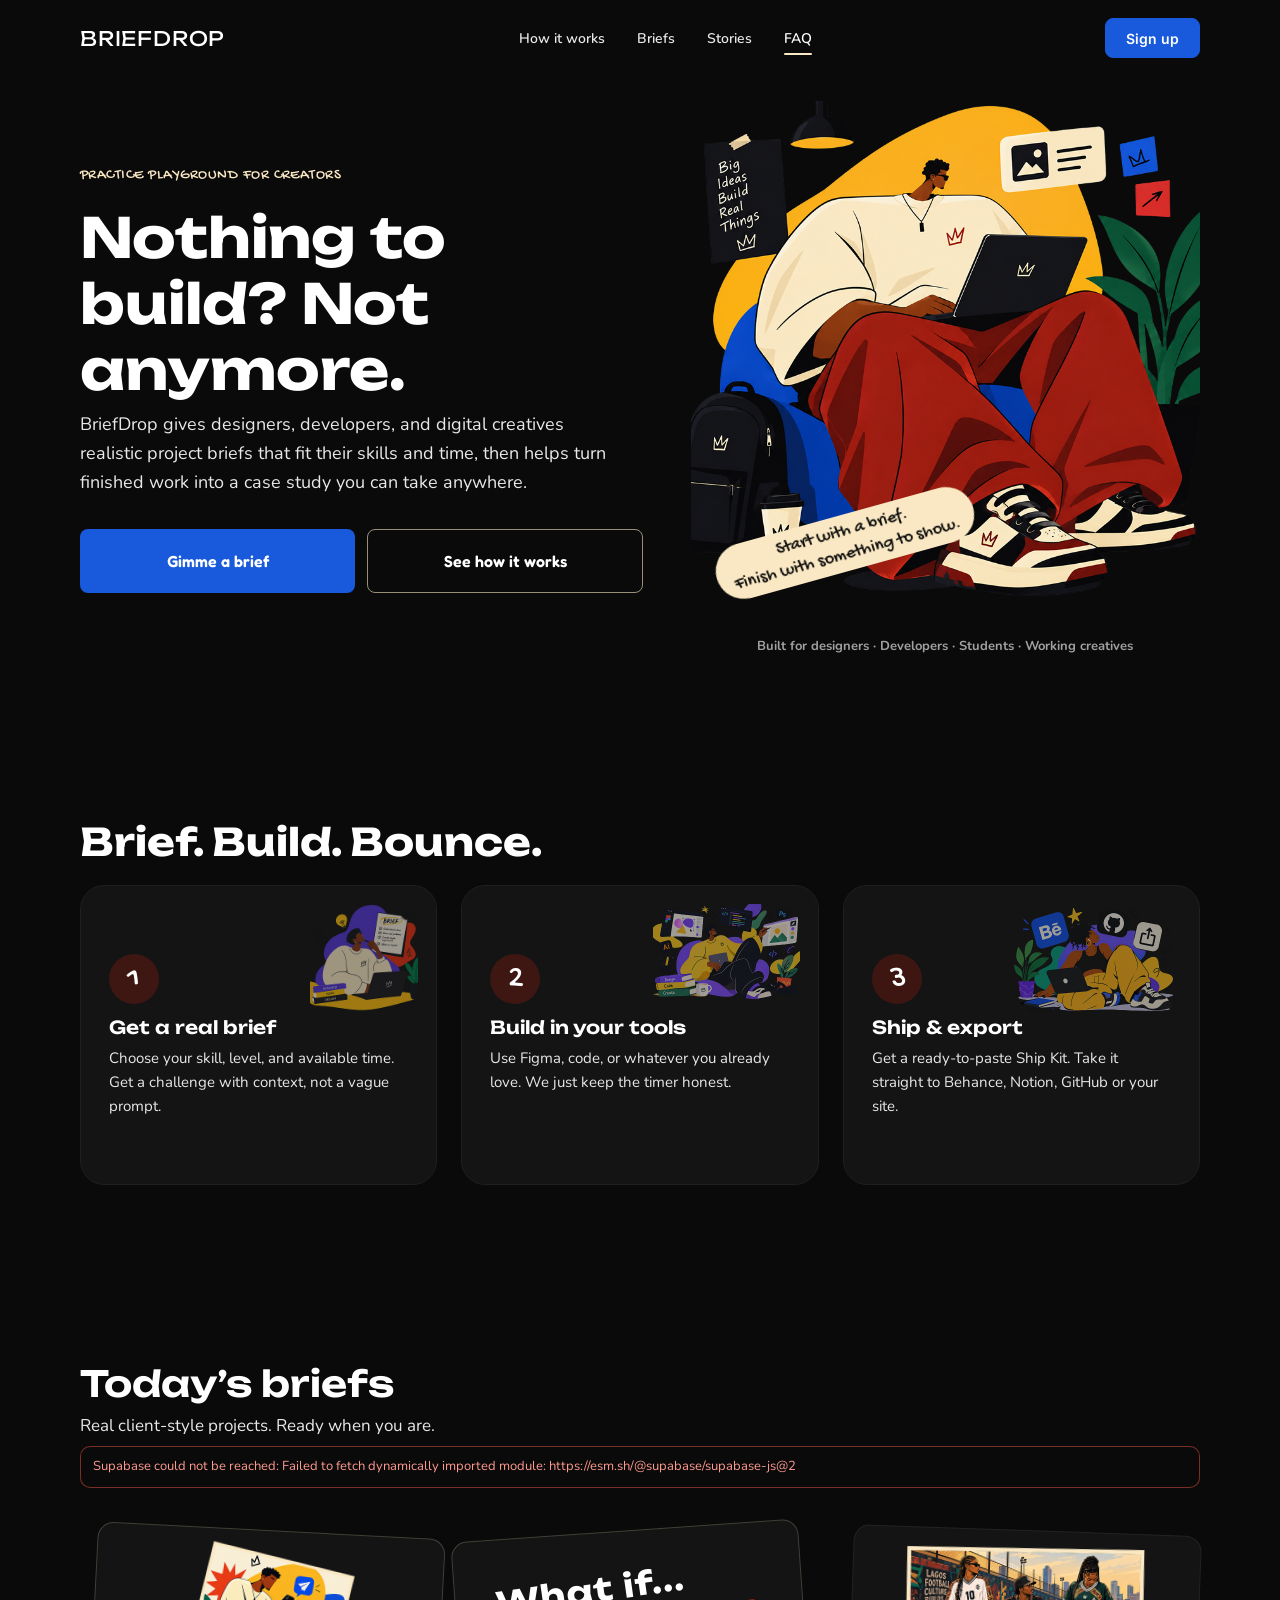
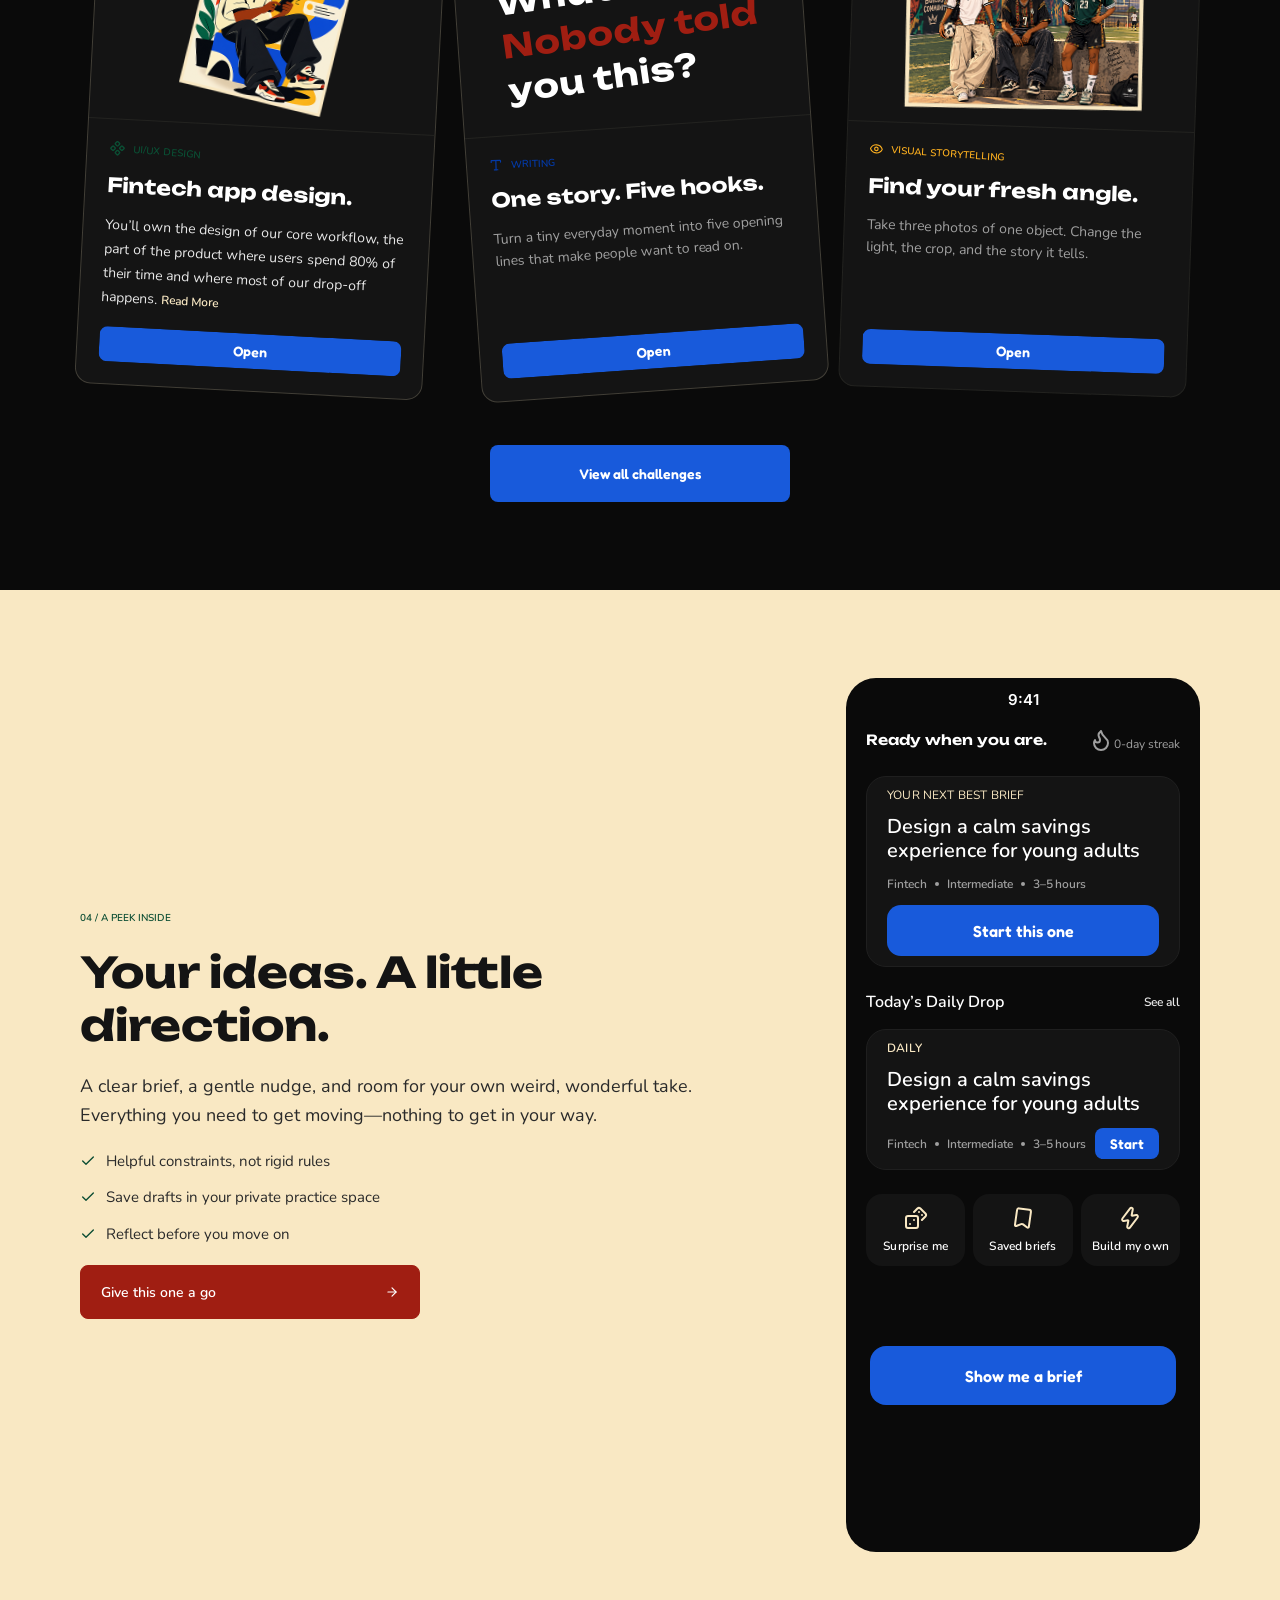
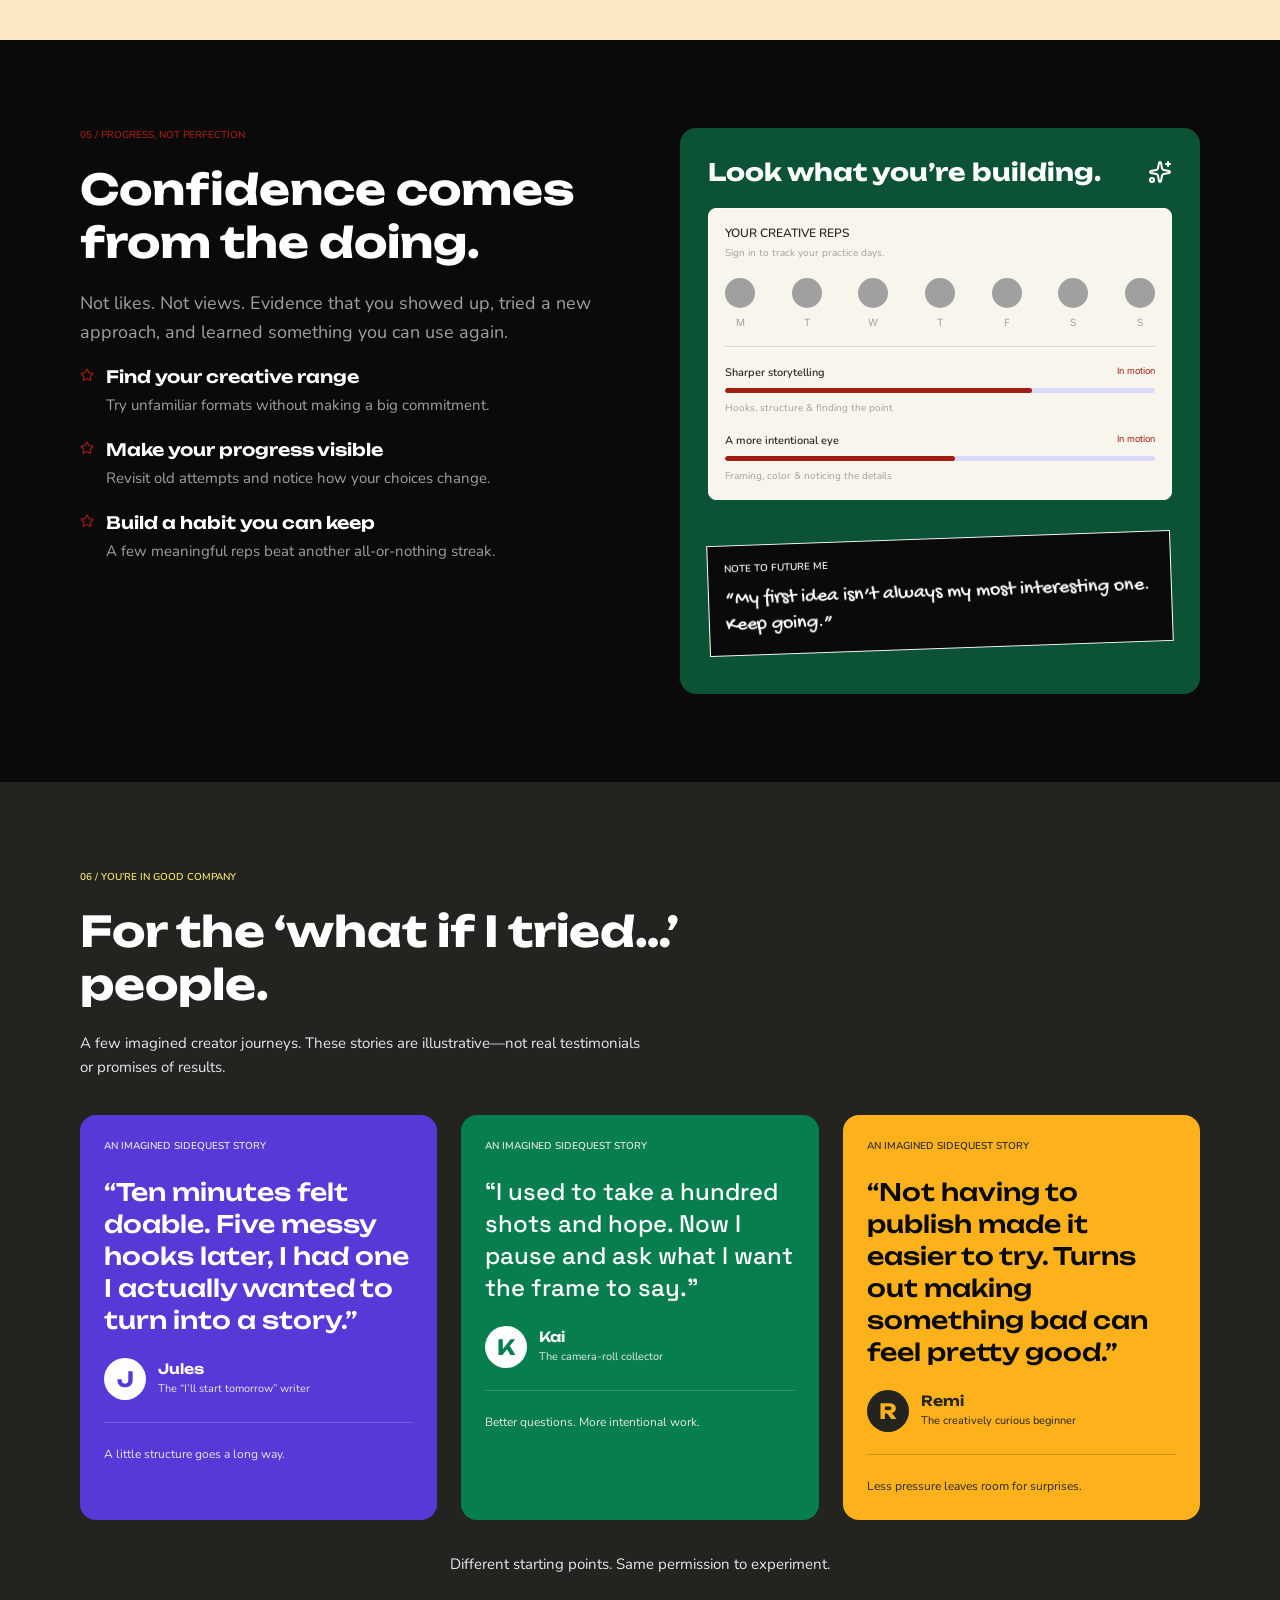
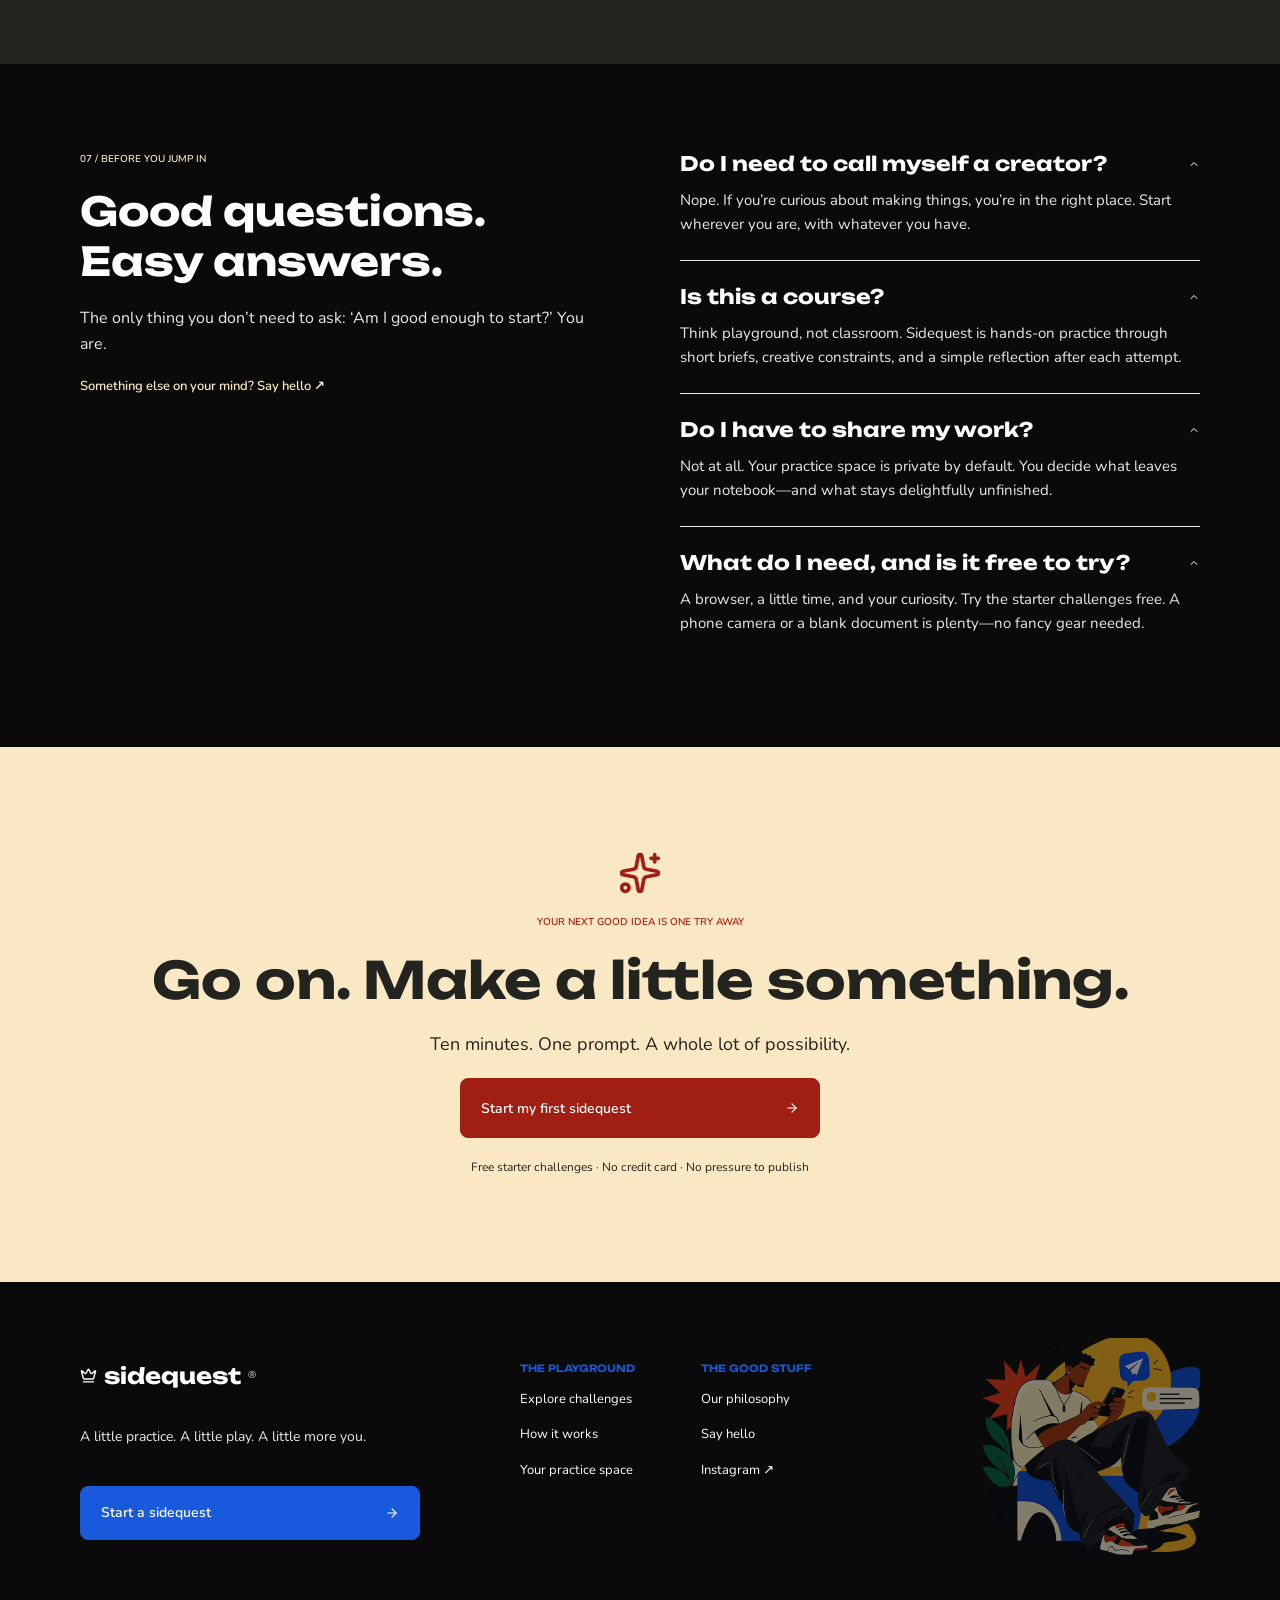
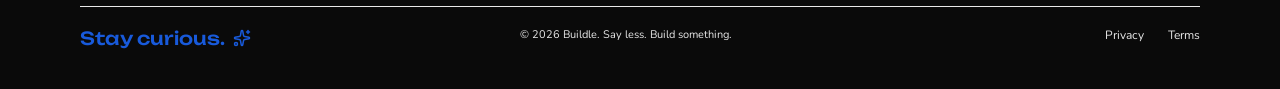
==== commit 9f3b98fd: "Add Supabase backend integration Co-authored-by: Copilot <223556219+Copilot@users.noreply.github.com" ====
--- a/index.html
+++ b/index.html
@@ -13,6 +13,7 @@
   <link rel="stylesheet" href="styles.css">
   <link rel="stylesheet" href="enhance.css">
   <script src="main.js" defer></script>
+  <script type="module" src="backend.js"></script>
 </head>
 <body>
 
@@ -27,7 +28,7 @@
         <a href="#faq">FAQ</a>
       </nav>
       <div class="nav__actions">
-        <a class="nav__signup" href="#briefs">SignUp</a>
+        <button class="nav__signup" id="account-open" type="button">Sign up</button>
         <button class="nav__menu" id="menu-btn" type="button" aria-label="Open menu" aria-expanded="false" aria-controls="menu"><span class="icon icon--menu"></span></button>
       </div>
     </div>
@@ -114,12 +115,13 @@
         <div class="briefs__head">
           <h2 class="briefs__title">Today’s briefs</h2>
           <p class="briefs__sub">Real client-style projects. Ready when you are.</p>
+          <p class="backend-status" id="backend-status" role="status" hidden></p>
         </div>
         <div class="briefs__list">
           <div class="briefs__stack">
 
             <div class="tilt tilt--1">
-              <article class="card card--fintech">
+              <article class="card card--fintech" data-brief-slug="fintech-workflow">
                 <div class="card__art">
                   <img src="assets/card-fintech.png" alt="" width="170" height="170">
                 </div>
@@ -135,7 +137,7 @@
             </div>
 
             <div class="tilt tilt--2">
-              <article class="card card--writing">
+              <article class="card card--writing" data-brief-slug="five-story-hooks">
                 <div class="card__art">
                   <div class="card__art-text" aria-label="What if... Nobody told you this?">
                     <span>What if...</span>
@@ -155,7 +157,7 @@
             </div>
 
             <div class="tilt tilt--3">
-              <article class="card card--visual">
+              <article class="card card--visual" data-brief-slug="fresh-photo-angle">
                 <div class="card__art">
                   <img src="assets/card-visual.png" alt="" width="240" height="165">
                 </div>
@@ -267,13 +269,13 @@
           </div>
 
           <div class="example">
-            <div class="example__summary"><b>YOUR CREATIVE REPS</b><span>Example practice journal · tap a day</span></div>
+            <div class="example__summary"><b>YOUR CREATIVE REPS</b><span>Sign in to track your practice days.</span></div>
             <div class="days">
-              <div class="day"><button class="day__mark day__mark--on" type="button" aria-pressed="true" aria-label="Monday"><span class="icon icon--check"></span></button><span class="day__label" aria-hidden="true">M</span></div>
+              <div class="day"><button class="day__mark day__mark--off" type="button" aria-pressed="false" aria-label="Monday"><span class="icon icon--check"></span></button><span class="day__label" aria-hidden="true">M</span></div>
               <div class="day"><button class="day__mark day__mark--off" type="button" aria-pressed="false" aria-label="Tuesday"><span class="icon icon--check"></span></button><span class="day__label" aria-hidden="true">T</span></div>
-              <div class="day"><button class="day__mark day__mark--on" type="button" aria-pressed="true" aria-label="Wednesday"><span class="icon icon--check"></span></button><span class="day__label" aria-hidden="true">W</span></div>
+              <div class="day"><button class="day__mark day__mark--off" type="button" aria-pressed="false" aria-label="Wednesday"><span class="icon icon--check"></span></button><span class="day__label" aria-hidden="true">W</span></div>
               <div class="day"><button class="day__mark day__mark--off" type="button" aria-pressed="false" aria-label="Thursday"><span class="icon icon--check"></span></button><span class="day__label" aria-hidden="true">T</span></div>
-              <div class="day"><button class="day__mark day__mark--on" type="button" aria-pressed="true" aria-label="Friday"><span class="icon icon--check"></span></button><span class="day__label" aria-hidden="true">F</span></div>
+              <div class="day"><button class="day__mark day__mark--off" type="button" aria-pressed="false" aria-label="Friday"><span class="icon icon--check"></span></button><span class="day__label" aria-hidden="true">F</span></div>
               <div class="day"><button class="day__mark day__mark--off" type="button" aria-pressed="false" aria-label="Saturday"><span class="icon icon--check"></span></button><span class="day__label" aria-hidden="true">S</span></div>
               <div class="day"><button class="day__mark day__mark--off" type="button" aria-pressed="false" aria-label="Sunday"><span class="icon icon--check"></span></button><span class="day__label" aria-hidden="true">S</span></div>
             </div>
@@ -400,7 +402,7 @@
           <b>THE PLAYGROUND</b>
           <a href="#briefs">Explore challenges</a>
           <a href="#how">How it works</a>
-          <a href="#">Your practice space</a>
+          <a href="#" data-open-practice>Your practice space</a>
         </div>
         <div class="footer__group">
           <b>THE GOOD STUFF</b>
@@ -426,6 +428,11 @@
       <div class="dialog__chip"></div>
       <h2 class="dialog__title" id="dialog-title"></h2>
       <p class="dialog__text"></p>
+      <div class="practice-actions">
+        <button class="btn btn--primary" type="button" id="save-brief">Save this brief</button>
+        <button class="btn btn--ghost" type="button" id="complete-brief" hidden>Mark complete</button>
+      </div>
+      <p class="backend-feedback" id="brief-feedback" role="status" hidden></p>
       <div class="timer">
         <div>
           <span class="timer__label">We just keep the timer honest.</span>
@@ -439,5 +446,37 @@
     </div>
   </dialog>
 
+  <dialog class="dialog account-dialog" id="account-dialog" aria-labelledby="account-title">
+    <button class="dialog__close" type="button" aria-label="Close">
+      <svg width="18" height="18" viewBox="0 0 24 24" fill="none" stroke="currentColor" stroke-width="2.2" stroke-linecap="round" stroke-linejoin="round" aria-hidden="true"><path d="M18 6 6 18"/><path d="m6 6 12 12"/></svg>
+    </button>
+    <div class="dialog__body">
+      <h2 class="dialog__title" id="account-title">Your practice space</h2>
+      <p class="dialog__text" id="account-copy">Sign in to save briefs and keep your reflections private.</p>
+      <form class="account-form" id="account-form">
+        <label for="account-email">Email</label>
+        <input id="account-email" name="email" type="email" autocomplete="email" required>
+        <label for="account-password">Password</label>
+        <input id="account-password" name="password" type="password" autocomplete="current-password" minlength="8" required>
+        <button class="btn btn--primary" id="account-submit" type="submit">Sign in</button>
+      </form>
+      <button class="account-switch" id="account-switch" type="button">New here? Create an account</button>
+      <button class="account-switch" id="account-signout" type="button" hidden>Sign out</button>
+      <p class="backend-feedback" id="account-feedback" role="status" aria-live="polite" hidden></p>
+    </div>
+  </dialog>
+
+  <dialog class="dialog practice-dialog" id="practice-dialog" aria-labelledby="practice-title">
+    <button class="dialog__close" type="button" aria-label="Close">
+      <svg width="18" height="18" viewBox="0 0 24 24" fill="none" stroke="currentColor" stroke-width="2.2" stroke-linecap="round" stroke-linejoin="round" aria-hidden="true"><path d="M18 6 6 18"/><path d="m6 6 12 12"/></svg>
+    </button>
+    <div class="dialog__body">
+      <h2 class="dialog__title" id="practice-title">Your practice space</h2>
+      <p class="dialog__text" id="practice-copy">Your saved briefs and reflections are private to your account.</p>
+      <div class="practice-list" id="practice-list"></div>
+      <p class="backend-feedback" id="practice-feedback" role="status" aria-live="polite" hidden></p>
+    </div>
+  </dialog>
+
 </body>
 </html>
--- a/enhance.css
+++ b/enhance.css
@@ -273,6 +273,44 @@
 @keyframes blink { 50% { opacity: 0; } }
 .timer__btns { display: flex; gap: 8px; }
 .timer .btn { padding: 12px 18px; }
+
+.nav__signup { display: inline-flex; cursor: pointer; }
+.briefs__head { position: relative; }
+.backend-status, .backend-feedback {
+  width: 100%; padding: 10px 12px; border: 1px solid rgba(249,232,195,.24);
+  border-radius: 10px; color: var(--cream); background: var(--bg);
+  font-size: 13px; overflow-wrap: anywhere;
+}
+.backend-status[hidden], .backend-feedback[hidden] { display: none; }
+.backend-status.is-error, .backend-feedback.is-error { color: #ff9a8f; border-color: rgba(255,90,74,.45); }
+.practice-actions { display: flex; flex-wrap: wrap; gap: 10px; }
+.practice-actions .btn { flex: 1 1 160px; }
+.practice-actions .btn[hidden] { display: none; }
+.account-form { display: flex; flex-direction: column; gap: 10px; }
+.account-form[hidden] { display: none; }
+.account-form label, .practice-reflection { color: var(--text-soft); font-size: 13px; font-weight: 700; }
+.account-form input, .practice-reflection textarea, .practice-card select {
+  width: 100%; padding: 12px; color: #fff; background: var(--bg);
+  border: 1px solid rgba(249,232,195,.24); border-radius: 10px; font: inherit;
+}
+.account-form input:focus-visible, .practice-reflection textarea:focus-visible, .practice-card select:focus-visible {
+  outline: 2px solid var(--cream); outline-offset: 2px;
+}
+.account-form .btn { margin-top: 8px; }
+.account-switch { width: fit-content; color: var(--cream); font-size: 13px; text-align: left; }
+.account-switch:hover { text-decoration: underline; }
+.account-dialog, .practice-dialog { padding-top: 20px; }
+.practice-dialog { width: min(92vw, 680px); }
+.practice-list { display: grid; gap: 14px; }
+.practice-card { display: grid; gap: 10px; padding: 16px; border: 1px solid var(--line); border-radius: 16px; background: var(--bg); }
+.practice-card h3 { font-family: var(--f-display); font-size: 15px; line-height: 1.4; }
+.practice-category { color: var(--cream); font-family: var(--f-ui); font-size: 11px; }
+.practice-reflection { display: grid; gap: 7px; }
+.practice-reflection textarea { resize: vertical; font-weight: 400; }
+.practice-card__actions { display: flex; flex-wrap: wrap; gap: 8px; }
+.practice-card__actions .btn { padding: 10px 14px; }
+.practice-empty { color: var(--text-mute); }
+.btn:disabled { cursor: not-allowed; opacity: .65; }
 
 /* ---------------------------------------------------------------------
    6. Tablet  (640 – 899)
